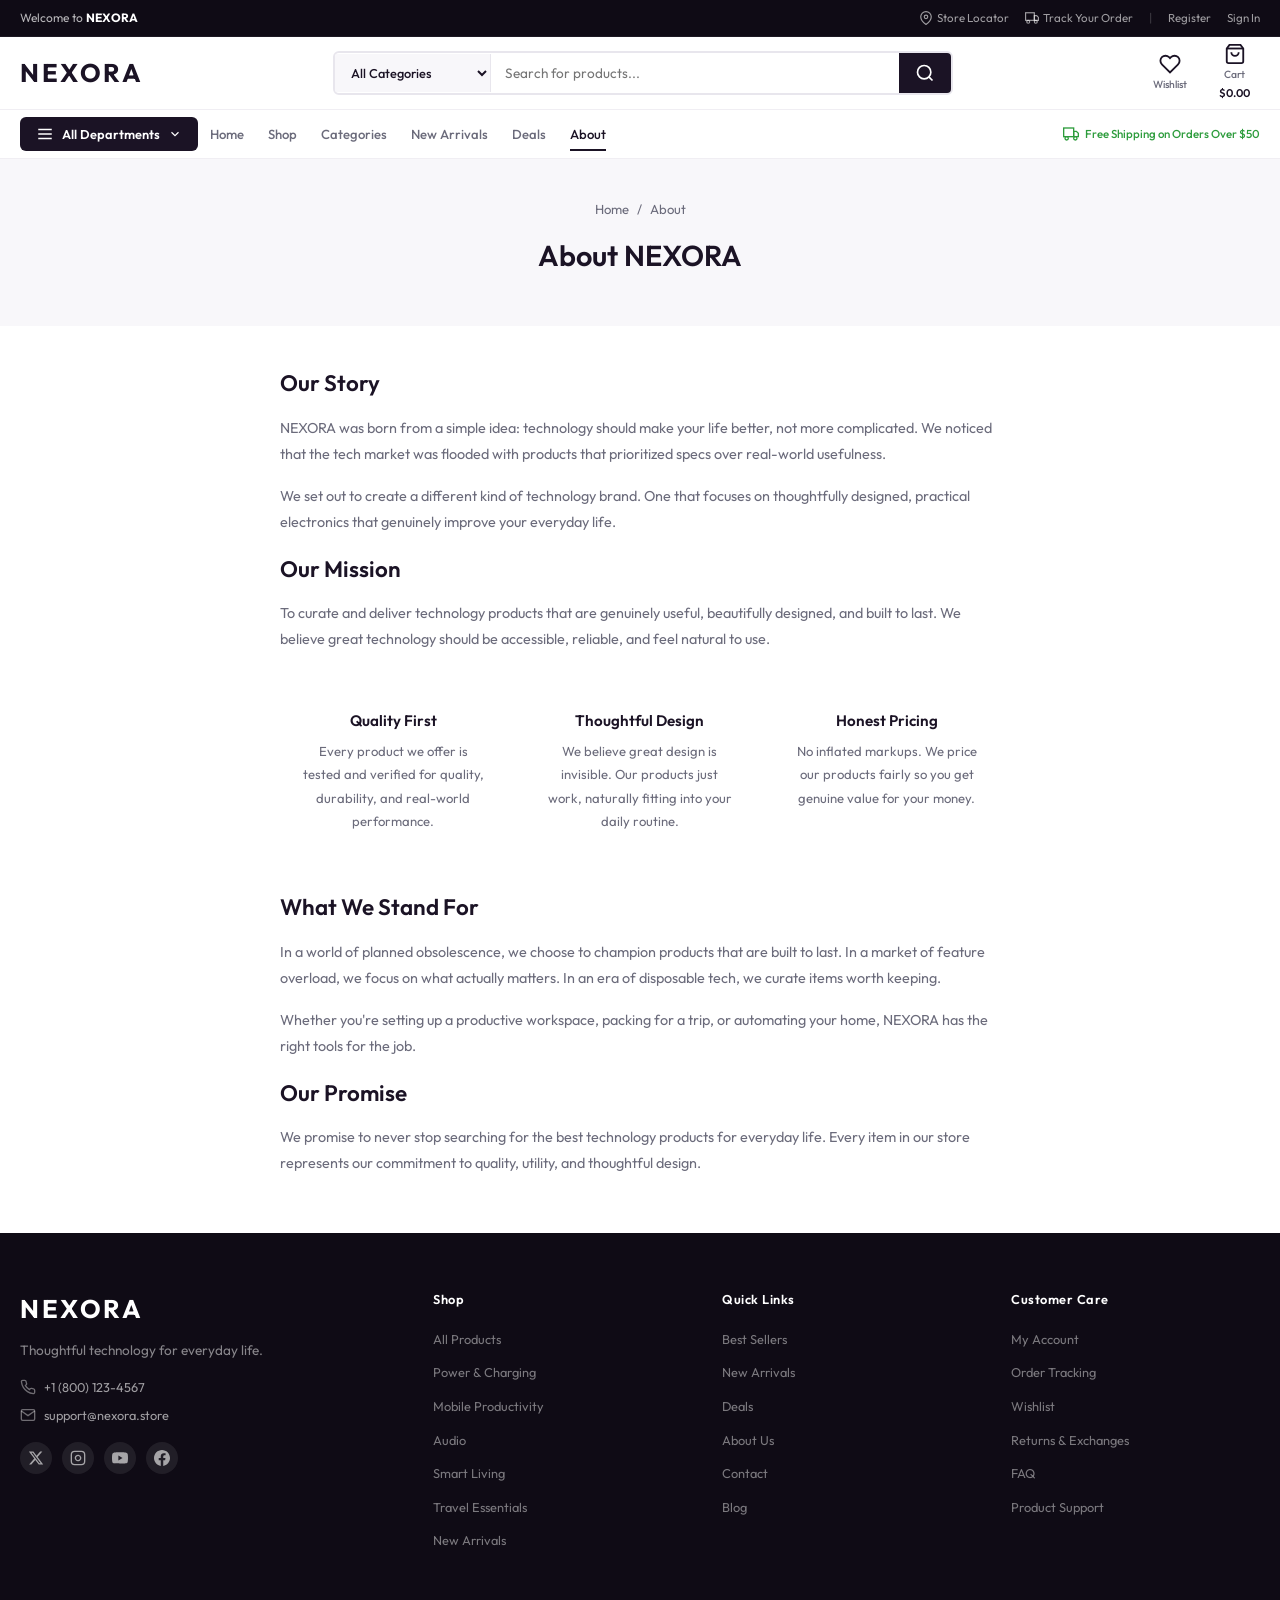
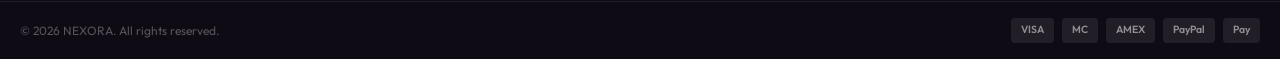
==== about.html @ 95f28b10 "First look(no backend)" ====
<!DOCTYPE html>
<html lang="en">
<head>
  <meta charset="UTF-8">
  <meta name="viewport" content="width=device-width, initial-scale=1.0">
  <meta name="description" content="About NEXORA - Our story, mission, and values.">
  <title>About - NEXORA</title>
  <link rel="stylesheet" href="css/style.css">
  <link rel="stylesheet" href="css/components.css">
  <link rel="stylesheet" href="css/responsive.css">
</head>
<body>
  <div class="header-wrapper"></div>

  <main class="page">
    <div class="page-header">
      <nav class="breadcrumb" aria-label="Breadcrumb">
        <a href="index.html">Home</a>
        <span aria-hidden="true">/</span>
        <span>About</span>
      </nav>
      <h1>About NEXORA</h1>
    </div>
    <div class="about-content">
      <h2>Our Story</h2>
      <p>NEXORA was born from a simple idea: technology should make your life better, not more complicated. We noticed that the tech market was flooded with products that prioritized specs over real-world usefulness.</p>
      <p>We set out to create a different kind of technology brand. One that focuses on thoughtfully designed, practical electronics that genuinely improve your everyday life.</p>

      <h2>Our Mission</h2>
      <p>To curate and deliver technology products that are genuinely useful, beautifully designed, and built to last. We believe great technology should be accessible, reliable, and feel natural to use.</p>

      <div class="about-values">
        <div class="about-value">
          <h3>Quality First</h3>
          <p>Every product we offer is tested and verified for quality, durability, and real-world performance.</p>
        </div>
        <div class="about-value">
          <h3>Thoughtful Design</h3>
          <p>We believe great design is invisible. Our products just work, naturally fitting into your daily routine.</p>
        </div>
        <div class="about-value">
          <h3>Honest Pricing</h3>
          <p>No inflated markups. We price our products fairly so you get genuine value for your money.</p>
        </div>
      </div>

      <h2>What We Stand For</h2>
      <p>In a world of planned obsolescence, we choose to champion products that are built to last. In a market of feature overload, we focus on what actually matters. In an era of disposable tech, we curate items worth keeping.</p>
      <p>Whether you're setting up a productive workspace, packing for a trip, or automating your home, NEXORA has the right tools for the job.</p>

      <h2>Our Promise</h2>
      <p>We promise to never stop searching for the best technology products for everyday life. Every item in our store represents our commitment to quality, utility, and thoughtful design.</p>
    </div>
  </main>

  <div class="footer-wrapper"></div>

  <script src="js/config.js"></script>
  <script src="js/data/categories.js"></script>
  <script src="js/data/products.js"></script>
  <script src="js/services/productService.js"></script>
  <script src="js/services/cartService.js"></script>
  <script src="js/services/wishlistService.js"></script>
  <script src="js/services/authService.js"></script>
  <script src="js/services/orderService.js"></script>
  <script src="js/components/toast.js"></script>
  <script src="js/components/modal.js"></script>
  <script src="js/components/productCard.js"></script>
  <script src="js/components/header.js"></script>
  <script src="js/app.js"></script>
  <script>
    document.addEventListener("DOMContentLoaded", () => {
      initHeader();
      APP.init();
    });
  </script>
</body>
</html>
---- css/style.css ----
@import url('https://fonts.googleapis.com/css2?family=Outfit:wght@300;400;500;600;700&display=swap');

*, *::before, *::after {
  margin: 0;
  padding: 0;
  box-sizing: border-box;
}

:root {
  --primary: #1B1325;
  --deep-dark: #0F0B15;
  --bg: #FFFFFF;
  --bg-alt: #F8F7FA;
  --text: #1B1325;
  --text-muted: #6B6B7B;
  --text-light: #9999A8;
  --border: #E8E6ED;
  --border-light: #F0EEF3;
  --accent: #1B1325;
  --success: #2D9C3C;
  --error: #D94040;
  --warning: #E6A817;
  --radius: 10px;
  --radius-sm: 6px;
  --radius-lg: 14px;
  --shadow: 0 1px 3px rgba(0,0,0,0.06);
  --shadow-md: 0 4px 16px rgba(0,0,0,0.08);
  --shadow-lg: 0 8px 32px rgba(0,0,0,0.1);
  --transition: 0.2s ease;
  --max-width: 1400px;
}

html {
  font-size: 16px;
  scroll-behavior: smooth;
  -webkit-text-size-adjust: 100%;
}

body {
  font-family: 'Outfit', 'Inter', system-ui, -apple-system, sans-serif;
  color: var(--text);
  background: var(--bg);
  line-height: 1.6;
  overflow-x: hidden;
  -webkit-font-smoothing: antialiased;
  -moz-osx-font-smoothing: grayscale;
}

body.modal-open {
  overflow: hidden;
}

img {
  max-width: 100%;
  height: auto;
  display: block;
}

a {
  text-decoration: none;
  color: inherit;
  transition: color var(--transition);
}

ul, ol {
  list-style: none;
}

button {
  cursor: pointer;
  border: none;
  background: none;
  font-family: inherit;
  font-size: inherit;
  color: inherit;
}

input, textarea, select {
  font-family: inherit;
  font-size: inherit;
  color: inherit;
}

.container {
  width: 100%;
  max-width: var(--max-width);
  margin: 0 auto;
  padding: 0 20px;
}

/* ==============================
   UTILITY BAR (Level 1)
   ============================== */
.utility-bar {
  background: var(--deep-dark);
  color: rgba(255,255,255,0.7);
  font-size: 0.75rem;
  border-bottom: 1px solid rgba(255,255,255,0.06);
}

.utility-bar-inner {
  display: flex;
  align-items: center;
  justify-content: space-between;
  height: 36px;
}

.utility-welcome {
  font-size: 0.75rem;
}

.utility-welcome strong {
  color: #fff;
}

.utility-links {
  display: flex;
  align-items: center;
  gap: 16px;
}

.utility-link {
  display: flex;
  align-items: center;
  gap: 4px;
  color: rgba(255,255,255,0.6);
  font-size: 0.72rem;
  transition: color var(--transition);
}

.utility-link:hover {
  color: #fff;
}

.utility-sep {
  color: rgba(255,255,255,0.2);
}

/* ==============================
   HEADER (Level 2)
   ============================== */
.header {
  position: sticky;
  top: 0;
  z-index: 1000;
  background: rgba(255,255,255,0.97);
  backdrop-filter: blur(12px);
  border-bottom: 1px solid var(--border-light);
}

.header-inner {
  display: flex;
  align-items: center;
  justify-content: space-between;
  height: 72px;
  gap: 24px;
}

.logo {
  display: flex;
  align-items: center;
  flex-shrink: 0;
}

.logo-text {
  font-size: 1.6rem;
  font-weight: 700;
  letter-spacing: 2.5px;
  color: var(--primary);
}

.header-search {
  flex: 1;
  max-width: 620px;
  display: flex;
  align-items: center;
  border: 2px solid var(--border);
  border-radius: var(--radius-sm);
  overflow: hidden;
  transition: border-color var(--transition);
}

.header-search:focus-within {
  border-color: var(--primary);
}

.search-category-select {
  padding: 10px 12px;
  border: none;
  border-right: 1px solid var(--border);
  background: var(--bg-alt);
  font-size: 0.8rem;
  font-weight: 500;
  color: var(--text);
  outline: none;
  cursor: pointer;
  max-width: 160px;
  appearance: auto;
}

.header-search-input {
  flex: 1;
  border: none;
  outline: none;
  padding: 10px 14px;
  font-size: 0.85rem;
  background: transparent;
  min-width: 0;
}

.header-search-btn {
  padding: 10px 16px;
  background: var(--primary);
  color: #fff;
  border: none;
  display: flex;
  align-items: center;
  justify-content: center;
  cursor: pointer;
  transition: background var(--transition);
}

.header-search-btn:hover {
  background: #2a1d36;
}

.header-actions {
  display: flex;
  align-items: center;
  gap: 12px;
  flex-shrink: 0;
}

.header-action-link {
  position: relative;
  display: flex;
  flex-direction: column;
  align-items: center;
  gap: 2px;
  padding: 6px 10px;
  border-radius: var(--radius-sm);
  transition: background var(--transition);
  text-decoration: none;
}

.header-action-link:hover {
  background: var(--bg-alt);
}

.header-action-label {
  font-size: 0.65rem;
  font-weight: 500;
  color: var(--text-muted);
}

.header-cart-total {
  font-size: 0.7rem;
  font-weight: 600;
  color: var(--primary);
}

.badge {
  position: absolute;
  top: 2px;
  right: 4px;
  min-width: 16px;
  height: 16px;
  background: var(--primary);
  color: #fff;
  border-radius: 8px;
  font-size: 0.6rem;
  font-weight: 600;
  display: flex;
  align-items: center;
  justify-content: center;
  padding: 0 4px;
}

/* Search Results Dropdown */
.search-results-dropdown {
  position: absolute;
  top: 100%;
  left: 50%;
  transform: translateX(-50%);
  width: 100%;
  max-width: 620px;
  background: #fff;
  border: 1px solid var(--border);
  border-radius: 0 0 var(--radius-sm) var(--radius-sm);
  box-shadow: var(--shadow-lg);
  max-height: 400px;
  overflow-y: auto;
  display: none;
  z-index: 1001;
}

.search-results-dropdown.active {
  display: block;
}

.search-dd-item {
  display: flex;
  align-items: center;
  gap: 12px;
  padding: 10px 16px;
  transition: background var(--transition);
}

.search-dd-item:hover {
  background: var(--bg-alt);
}

.search-dd-img {
  width: 40px;
  height: 40px;
  object-fit: contain;
  border-radius: var(--radius-sm);
  background: var(--bg-alt);
  padding: 4px;
}

.search-dd-info {
  flex: 1;
  min-width: 0;
}

.search-dd-name {
  display: block;
  font-size: 0.85rem;
  font-weight: 500;
  white-space: nowrap;
  overflow: hidden;
  text-overflow: ellipsis;
}

.search-dd-cat {
  font-size: 0.7rem;
  color: var(--text-light);
}

.search-dd-price {
  font-weight: 600;
  font-size: 0.85rem;
  color: var(--primary);
  white-space: nowrap;
}

.search-dd-viewall {
  display: block;
  text-align: center;
  padding: 10px;
  font-size: 0.8rem;
  font-weight: 500;
  color: var(--primary);
  border-top: 1px solid var(--border-light);
}

.search-dd-viewall:hover {
  background: var(--bg-alt);
}

.search-dd-empty {
  padding: 20px;
  text-align: center;
  color: var(--text-muted);
  font-size: 0.85rem;
}

/* ==============================
   NAV BAR (Level 3)
   ============================== */
.nav-bar {
  background: #fff;
  border-bottom: 1px solid var(--border-light);
}

.nav-bar-inner {
  display: flex;
  align-items: center;
  height: 48px;
  gap: 4px;
}

.dept-dropdown-wrap {
  position: relative;
  margin-right: 8px;
  flex-shrink: 0;
}

.dept-trigger {
  display: flex;
  align-items: center;
  gap: 8px;
  padding: 8px 16px;
  background: var(--primary);
  color: #fff;
  border-radius: var(--radius-sm);
  font-size: 0.8rem;
  font-weight: 600;
  white-space: nowrap;
  cursor: pointer;
  transition: background var(--transition);
}

.dept-trigger:hover {
  background: #2a1d36;
}

.dept-menu {
  position: absolute;
  top: calc(100% + 6px);
  left: 0;
  width: 260px;
  background: #fff;
  border: 1px solid var(--border);
  border-radius: var(--radius);
  box-shadow: var(--shadow-lg);
  z-index: 1100;
  display: none;
  overflow: hidden;
}

.dept-menu.active {
  display: block;
}

.dept-menu-item {
  display: flex;
  align-items: center;
  gap: 10px;
  padding: 10px 16px;
  font-size: 0.82rem;
  font-weight: 500;
  color: var(--text);
  transition: background var(--transition);
}

.dept-menu-item:hover {
  background: var(--bg-alt);
  color: var(--primary);
}

.dept-menu-item span {
  flex: 1;
}

.dept-menu-item svg:last-child {
  color: var(--text-light);
  flex-shrink: 0;
}

.dept-menu-item.dept-all {
  border-bottom: 1px solid var(--border-light);
  font-weight: 600;
  color: var(--primary);
}

.dept-menu-icon {
  width: 32px;
  height: 32px;
  background: var(--bg-alt);
  border-radius: 50%;
  display: flex;
  align-items: center;
  justify-content: center;
  overflow: hidden;
  padding: 4px;
  flex-shrink: 0;
}

.dept-menu-icon img {
  width: 100%;
  height: 100%;
  object-fit: contain;
}

.main-nav {
  display: flex;
  align-items: center;
  gap: 24px;
  flex: 1;
}

.nav-link {
  font-size: 0.82rem;
  font-weight: 500;
  color: var(--text-muted);
  padding: 4px 0;
  position: relative;
  transition: color var(--transition);
  white-space: nowrap;
}

.nav-link:hover,
.nav-link.active {
  color: var(--primary);
}

.nav-link::after {
  content: '';
  position: absolute;
  bottom: -2px;
  left: 0;
  width: 0;
  height: 2px;
  background: var(--primary);
  transition: width var(--transition);
}

.nav-link:hover::after,
.nav-link.active::after {
  width: 100%;
}

.nav-shipping-msg {
  display: flex;
  align-items: center;
  gap: 6px;
  margin-left: auto;
  font-size: 0.72rem;
  font-weight: 500;
  color: var(--success);
  white-space: nowrap;
  flex-shrink: 0;
}

/* ==============================
   HERO SECTION
   ============================== */
.hero-section {
  background: var(--bg-alt);
  padding: 16px 0 0;
}

.hero-layout {
  display: grid;
  grid-template-columns: 220px 1fr;
  gap: 16px;
  min-height: 400px;
}

.hero-sidebar {
  background: #fff;
  border-radius: var(--radius) 0 0 var(--radius);
  border: 1px solid var(--border-light);
  border-right: none;
  overflow: hidden;
}

.dept-sidebar-item {
  display: flex;
  align-items: center;
  gap: 10px;
  padding: 10px 14px;
  font-size: 0.8rem;
  font-weight: 500;
  color: var(--text);
  transition: all var(--transition);
  border-left: 3px solid transparent;
}

.dept-sidebar-item:hover,
.dept-sidebar-item.active {
  background: var(--bg-alt);
  color: var(--primary);
  border-left-color: var(--primary);
}

.dept-sidebar-icon {
  display: flex;
  align-items: center;
  justify-content: center;
  color: var(--text-muted);
  flex-shrink: 0;
}

.dept-sidebar-item:hover .dept-sidebar-icon,
.dept-sidebar-item.active .dept-sidebar-icon {
  color: var(--primary);
}

.dept-sidebar-name {
  flex: 1;
  min-width: 0;
}

.dept-sidebar-item svg:last-child {
  color: var(--text-light);
  flex-shrink: 0;
}

.hero-main {
  background: linear-gradient(135deg, #1B1325 0%, #2a1d36 50%, #1B1325 100%);
  border-radius: 0 var(--radius) var(--radius) 0;
  position: relative;
  overflow: hidden;
}

.hero-banner {
  position: relative;
  min-height: 384px;
}

.hero-slide {
  display: none;
  align-items: center;
  padding: 40px 48px;
  min-height: 384px;
}

.hero-slide.active {
  display: flex;
}

.hero-slide-content {
  flex: 1;
  z-index: 2;
}

.hero-slide-eyebrow {
  font-size: 0.72rem;
  font-weight: 600;
  letter-spacing: 3px;
  text-transform: uppercase;
  color: rgba(255,255,255,0.5);
  margin-bottom: 12px;
}

.hero-slide-title {
  font-size: 2.4rem;
  font-weight: 700;
  color: #fff;
  line-height: 1.15;
  margin-bottom: 12px;
}

.hero-accent {
  color: #c4a8ff;
}

.hero-slide-desc {
  font-size: 0.9rem;
  color: rgba(255,255,255,0.6);
  line-height: 1.6;
  margin-bottom: 12px;
  max-width: 400px;
}

.hero-slide-price {
  font-size: 1.1rem;
  color: rgba(255,255,255,0.8);
  margin-bottom: 20px;
}

.hero-slide-price strong {
  font-size: 1.5rem;
  color: #fff;
}

.hero-slide-content .btn {
  background: #fff;
  color: var(--primary);
  border-color: #fff;
}

.hero-slide-content .btn:hover {
  background: rgba(255,255,255,0.9);
  border-color: rgba(255,255,255,0.9);
}

.hero-slide-visual {
  flex: 0 0 300px;
  display: flex;
  align-items: center;
  justify-content: center;
  z-index: 2;
}

.hero-slide-visual img {
  max-height: 260px;
  object-fit: contain;
  filter: drop-shadow(0 20px 40px rgba(0,0,0,0.3));
}

.hero-dots {
  position: absolute;
  bottom: 16px;
  left: 50%;
  transform: translateX(-50%);
  display: flex;
  gap: 8px;
  z-index: 5;
}

.hero-dot {
  width: 8px;
  height: 8px;
  border-radius: 50%;
  background: rgba(255,255,255,0.3);
  border: none;
  cursor: pointer;
  transition: all var(--transition);
}

.hero-dot.active {
  background: #fff;
  width: 24px;
  border-radius: 4px;
}

/* ==============================
   PROMO CARDS
   ============================== */
.promo-cards-section {
  padding: 24px 0;
}

.promo-cards-grid {
  display: grid;
  grid-template-columns: repeat(4, 1fr);
  gap: 16px;
}

.promo-card {
  display: flex;
  align-items: center;
  justify-content: space-between;
  background: var(--bg-alt);
  border-radius: var(--radius);
  padding: 20px;
  gap: 12px;
  transition: all var(--transition);
  border: 1px solid transparent;
  text-decoration: none;
}

.promo-card:hover {
  border-color: var(--primary);
  box-shadow: var(--shadow-md);
  transform: translateY(-2px);
}

.promo-card-text {
  flex: 1;
  min-width: 0;
}

.promo-card-eyebrow {
  font-size: 0.6rem;
  font-weight: 700;
  letter-spacing: 1.5px;
  text-transform: uppercase;
  color: var(--primary);
  margin-bottom: 4px;
}

.promo-card-title {
  font-size: 0.9rem;
  font-weight: 600;
  color: var(--text);
  margin-bottom: 4px;
}

.promo-card-desc {
  font-size: 0.72rem;
  color: var(--text-muted);
  margin-bottom: 8px;
}

.promo-card-cta {
  font-size: 0.75rem;
  font-weight: 600;
  color: var(--primary);
}

.promo-card:hover .promo-card-cta {
  text-decoration: underline;
}

.promo-card-img {
  width: 72px;
  height: 72px;
  flex-shrink: 0;
  display: flex;
  align-items: center;
  justify-content: center;
  background: #fff;
  border-radius: var(--radius-sm);
  padding: 8px;
}

.promo-card-img img {
  width: 100%;
  height: 100%;
  object-fit: contain;
}

/* ==============================
   SECTION
   ============================== */
.section {
  padding: 48px 0;
}

.section-header {
  text-align: center;
  margin-bottom: 32px;
}

.section-label {
  font-size: 0.7rem;
  font-weight: 600;
  letter-spacing: 2px;
  text-transform: uppercase;
  color: var(--text-light);
  margin-bottom: 6px;
}

.section-title {
  font-size: 1.6rem;
  font-weight: 600;
  color: var(--primary);
  margin-bottom: 8px;
  line-height: 1.2;
}

.section-desc {
  font-size: 0.9rem;
  color: var(--text-muted);
  max-width: 500px;
  margin: 0 auto;
}

/* ==============================
   FEATURED LAYOUT
   ============================== */
.featured-layout {
  display: grid;
  grid-template-columns: 280px 1fr;
  gap: 24px;
}

.featured-tabs-header {
  display: flex;
  align-items: center;
  justify-content: space-between;
  margin-bottom: 20px;
}

.featured-tabs {
  display: flex;
  gap: 0;
  border-bottom: 2px solid var(--border-light);
}

.featured-tab {
  padding: 10px 20px;
  font-size: 0.85rem;
  font-weight: 500;
  color: var(--text-muted);
  border-bottom: 2px solid transparent;
  margin-bottom: -2px;
  transition: all var(--transition);
  cursor: pointer;
}

.featured-tab.active,
.featured-tab:hover {
  color: var(--primary);
  border-bottom-color: var(--primary);
}

.featured-products-grid {
  display: grid;
  grid-template-columns: repeat(4, 1fr);
  gap: 16px;
}

/* ==============================
   SPECIAL OFFER PANEL
   ============================== */
.special-offer-card {
  background: var(--deep-dark);
  color: #fff;
  border-radius: var(--radius);
  padding: 20px;
  display: flex;
  flex-direction: column;
  gap: 12px;
}

.so-eyebrow {
  font-size: 0.7rem;
  font-weight: 600;
  letter-spacing: 2px;
  text-transform: uppercase;
  color: rgba(255,255,255,0.5);
}

.so-save-badge {
  display: inline-flex;
}

.so-save-amount {
  background: var(--error);
  color: #fff;
  padding: 4px 10px;
  border-radius: var(--radius-sm);
  font-size: 0.75rem;
  font-weight: 600;
  display: inline-block;
}

.so-image {
  background: rgba(255,255,255,0.05);
  border-radius: var(--radius-sm);
  display: flex;
  align-items: center;
  justify-content: center;
  padding: 16px;
  aspect-ratio: 1;
}

.so-image img {
  max-height: 140px;
  object-fit: contain;
}

.so-name {
  font-size: 0.9rem;
  font-weight: 600;
  line-height: 1.3;
}

.so-prices {
  display: flex;
  align-items: baseline;
  gap: 8px;
}

.so-price-current {
  font-size: 1.2rem;
  font-weight: 700;
}

.so-price-old {
  font-size: 0.85rem;
  color: rgba(255,255,255,0.4);
  text-decoration: line-through;
}

.so-stock {
  width: 100%;
}

.so-stock-info {
  display: flex;
  justify-content: space-between;
  font-size: 0.7rem;
  color: rgba(255,255,255,0.6);
  margin-bottom: 6px;
}

.so-progress-bar {
  width: 100%;
  height: 4px;
  background: rgba(255,255,255,0.1);
  border-radius: 2px;
  overflow: hidden;
}

.so-progress-fill {
  height: 100%;
  background: var(--error);
  border-radius: 2px;
  transition: width 0.6s ease;
}

.so-countdown p {
  font-size: 0.7rem;
  color: rgba(255,255,255,0.5);
  margin-bottom: 8px;
}

.countdown-timer {
  display: flex;
  align-items: center;
  gap: 4px;
}

.cd-block {
  display: flex;
  flex-direction: column;
  align-items: center;
  background: rgba(255,255,255,0.08);
  border-radius: var(--radius-sm);
  padding: 6px 8px;
  min-width: 42px;
}

.cd-num {
  font-size: 1rem;
  font-weight: 700;
  line-height: 1;
}

.cd-label {
  font-size: 0.55rem;
  color: rgba(255,255,255,0.4);
  margin-top: 2px;
}

.cd-sep {
  font-size: 1.1rem;
  font-weight: 700;
  color: rgba(255,255,255,0.4);
}

/* ==============================
   THREE COLUMN PRODUCTS
   ============================== */
.three-col-layout {
  display: grid;
  grid-template-columns: 1fr 1fr 1fr 280px;
  gap: 24px;
}

.product-list-col {
  min-width: 0;
}

.product-list-header {
  display: flex;
  align-items: center;
  justify-content: space-between;
  padding-bottom: 12px;
  border-bottom: 2px solid var(--primary);
  margin-bottom: 16px;
}

.product-list-header h3 {
  font-size: 0.9rem;
  font-weight: 600;
  color: var(--primary);
}

.product-list-more {
  font-size: 0.75rem;
  font-weight: 500;
  color: var(--text-muted);
}

.product-list-more:hover {
  color: var(--primary);
}

.product-list-items {
  display: flex;
  flex-direction: column;
  gap: 0;
}

/* Side Ad Banner */
.side-ad-banner {
  background: linear-gradient(135deg, #1B1325, #2a1d36);
  border-radius: var(--radius);
  padding: 24px;
  display: flex;
  flex-direction: column;
  justify-content: center;
  align-items: center;
  text-align: center;
  color: #fff;
  position: relative;
  overflow: hidden;
}

.ad-banner-eyebrow {
  font-size: 0.65rem;
  font-weight: 700;
  letter-spacing: 2px;
  text-transform: uppercase;
  color: rgba(255,255,255,0.5);
  margin-bottom: 8px;
}

.ad-banner-content h3 {
  font-size: 1.2rem;
  font-weight: 700;
  margin-bottom: 8px;
}

.ad-banner-content h3 strong {
  color: #c4a8ff;
}

.ad-banner-content p {
  font-size: 0.78rem;
  color: rgba(255,255,255,0.6);
  margin-bottom: 16px;
}

.ad-banner-visual {
  margin-top: 16px;
}

.ad-banner-visual img {
  max-height: 120px;
  object-fit: contain;
  filter: drop-shadow(0 10px 20px rgba(0,0,0,0.3));
}

/* ==============================
   SHOWCASE GRID (4-Column)
   ============================== */
.showcase-grid {
  display: grid;
  grid-template-columns: repeat(4, 1fr);
  gap: 24px;
}

.showcase-col {
  min-width: 0;
}

.showcase-col-header {
  display: flex;
  align-items: center;
  justify-content: space-between;
  padding-bottom: 12px;
  border-bottom: 2px solid var(--primary);
  margin-bottom: 16px;
}

.showcase-col-header h3 {
  font-size: 0.9rem;
  font-weight: 600;
  color: var(--primary);
}

.showcase-viewall {
  font-size: 0.75rem;
  font-weight: 500;
  color: var(--text-muted);
}

.showcase-viewall:hover {
  color: var(--primary);
}

.showcase-col-items {
  display: flex;
  flex-direction: column;
  gap: 0;
}

/* ==============================
   SHOWCASE AD BANNER
   ============================== */
.showcase-ad {
  background: linear-gradient(135deg, #1B1325, #2a1d36);
  border-radius: var(--radius);
  padding: 24px;
  display: flex;
  flex-direction: column;
  justify-content: center;
  align-items: center;
  text-align: center;
  color: #fff;
  position: relative;
  overflow: hidden;
}

.showcase-ad-eyebrow {
  font-size: 0.65rem;
  font-weight: 700;
  letter-spacing: 2px;
  text-transform: uppercase;
  color: rgba(255,255,255,0.5);
  margin-bottom: 8px;
}

.showcase-ad-title {
  font-size: 1.2rem;
  font-weight: 700;
  margin-bottom: 8px;
  line-height: 1.3;
}

.showcase-ad-title strong {
  color: #c4a8ff;
}

.showcase-ad-desc {
  font-size: 0.78rem;
  color: rgba(255,255,255,0.6);
  margin-bottom: 16px;
}

.showcase-ad-visual {
  margin-top: 16px;
}

.showcase-ad-visual img {
  max-height: 120px;
  object-fit: contain;
  filter: drop-shadow(0 10px 20px rgba(0,0,0,0.3));
}

/* Compact Product Row */
.compact-row {
  display: flex;
  gap: 10px;
  padding: 10px 0;
  border-bottom: 1px solid var(--border-light);
  transition: background var(--transition);
}

.compact-row:last-child {
  border-bottom: none;
}

.compact-row:hover {
  background: var(--bg-alt);
}

.compact-row-img {
  width: 56px;
  height: 56px;
  flex-shrink: 0;
  background: var(--bg-alt);
  border-radius: var(--radius-sm);
  overflow: hidden;
  display: flex;
  align-items: center;
  justify-content: center;
  padding: 4px;
}

.compact-row-img img {
  width: 100%;
  height: 100%;
  object-fit: contain;
}

.compact-row-info {
  flex: 1;
  min-width: 0;
}

.compact-row-cat {
  font-size: 0.6rem;
  font-weight: 500;
  color: var(--text-light);
  text-transform: uppercase;
  letter-spacing: 0.5px;
}

.compact-row-name {
  font-size: 0.78rem;
  font-weight: 500;
  line-height: 1.3;
  margin: 2px 0;
  white-space: nowrap;
  overflow: hidden;
  text-overflow: ellipsis;
}

.compact-row-name a {
  color: var(--text);
}

.compact-row-name a:hover {
  color: var(--primary);
}

.compact-row-rating {
  display: flex;
  align-items: center;
  gap: 4px;
  margin-bottom: 2px;
}

.stars-sm {
  display: flex;
  gap: 0;
}

.star-sm {
  font-size: 0.65rem;
  color: var(--border);
}

.star-sm.filled {
  color: #F59E0B;
}

.compact-row-price {
  display: flex;
  align-items: baseline;
  gap: 6px;
  flex-wrap: wrap;
}

.compact-discount {
  font-size: 0.65rem;
  font-weight: 600;
  color: var(--error);
  background: rgba(217,64,64,0.08);
  padding: 1px 5px;
  border-radius: 3px;
}

/* ==============================
   PRODUCT CARD (Standard)
   ============================== */
.products-grid {
  display: grid;
  grid-template-columns: repeat(4, 1fr);
  gap: 20px;
}

.product-card {
  background: #fff;
  border-radius: var(--radius);
  overflow: hidden;
  border: 1px solid var(--border-light);
  transition: all var(--transition);
  display: flex;
  flex-direction: column;
}

.product-card:hover {
  box-shadow: var(--shadow-md);
  border-color: transparent;
  transform: translateY(-2px);
}

.product-card-image {
  position: relative;
  background: var(--bg-alt);
  aspect-ratio: 1;
  overflow: hidden;
}

.product-card-img {
  width: 100%;
  height: 100%;
  object-fit: contain;
  padding: 16px;
  transition: transform 0.4s ease;
}

.product-card:hover .product-card-img {
  transform: scale(1.05);
}

.product-badge {
  position: absolute;
  top: 10px;
  left: 10px;
  background: var(--primary);
  color: #fff;
  padding: 3px 8px;
  border-radius: 3px;
  font-size: 0.65rem;
  font-weight: 600;
  letter-spacing: 0.5px;
  text-transform: uppercase;
}

.product-discount-badge {
  position: absolute;
  top: 10px;
  right: 10px;
  background: var(--error);
  color: #fff;
  padding: 3px 6px;
  border-radius: 3px;
  font-size: 0.65rem;
  font-weight: 600;
}

.product-card-actions {
  position: absolute;
  top: 10px;
  right: 10px;
  display: flex;
  flex-direction: column;
  gap: 6px;
  opacity: 0;
  transform: translateX(8px);
  transition: all 0.3s ease;
}

.product-card:hover .product-card-actions {
  opacity: 1;
  transform: translateX(0);
}

.product-action-btn {
  width: 32px;
  height: 32px;
  background: #fff;
  border-radius: 50%;
  display: flex;
  align-items: center;
  justify-content: center;
  box-shadow: var(--shadow-md);
  transition: all var(--transition);
  border: none;
  cursor: pointer;
}

.product-action-btn:hover {
  background: var(--primary);
  color: #fff;
}

.product-action-btn.active {
  background: var(--primary);
  color: #fff;
}

.product-action-btn.active svg {
  fill: #fff;
}

.product-card-info {
  padding: 14px;
  display: flex;
  flex-direction: column;
  flex: 1;
}

.product-card-category {
  font-size: 0.65rem;
  font-weight: 500;
  color: var(--text-light);
  text-transform: uppercase;
  letter-spacing: 0.5px;
  margin-bottom: 4px;
}

.product-card-name {
  font-size: 0.82rem;
  font-weight: 500;
  margin-bottom: 6px;
  line-height: 1.3;
  display: -webkit-box;
  -webkit-line-clamp: 2;
  -webkit-box-orient: vertical;
  overflow: hidden;
}

.product-card-name a {
  color: inherit;
}

.product-card-name a:hover {
  color: var(--primary);
}

.product-card-rating {
  display: flex;
  align-items: center;
  gap: 4px;
  margin-bottom: 6px;
}

.stars {
  display: flex;
  gap: 1px;
}

.star {
  color: var(--border);
  font-size: 0.75rem;
}

.star.filled {
  color: #F59E0B;
}

.rating-count {
  font-size: 0.7rem;
  color: var(--text-light);
}

.product-card-price {
  display: flex;
  align-items: baseline;
  gap: 8px;
  margin-bottom: 10px;
  margin-top: auto;
}

.price-current {
  font-size: 0.95rem;
  font-weight: 600;
  color: var(--primary);
}

.price-current.large {
  font-size: 1.3rem;
}

.price-compare {
  font-size: 0.8rem;
  color: var(--text-light);
  text-decoration: line-through;
}

.btn-add-to-cart {
  width: 100%;
  padding: 8px 12px;
  border: 1px solid var(--border);
  border-radius: var(--radius-sm);
  font-size: 0.75rem;
  font-weight: 500;
  background: #fff;
  color: var(--primary);
  cursor: pointer;
  transition: all var(--transition);
  display: inline-flex;
  align-items: center;
  justify-content: center;
  gap: 6px;
}

.btn-add-to-cart:hover {
  background: var(--primary);
  color: #fff;
  border-color: var(--primary);
}

/* ==============================
   NEWSLETTER STRIP
   ============================== */
.newsletter-strip {
  background: var(--bg-alt);
  border-top: 1px solid var(--border-light);
  border-bottom: 1px solid var(--border-light);
}

.newsletter-strip-inner {
  display: flex;
  align-items: center;
  justify-content: space-between;
  padding: 20px 0;
  gap: 24px;
}

.newsletter-strip-left {
  display: flex;
  align-items: center;
  gap: 14px;
  flex-shrink: 0;
}

.newsletter-strip-left svg {
  color: var(--primary);
  flex-shrink: 0;
}

.newsletter-strip-left h3 {
  font-size: 0.95rem;
  font-weight: 600;
  color: var(--primary);
  margin-bottom: 2px;
}

.newsletter-strip-left p {
  font-size: 0.78rem;
  color: var(--text-muted);
}

.newsletter-strip-form {
  display: flex;
  gap: 8px;
  flex: 1;
  max-width: 420px;
}

.newsletter-strip-form input {
  flex: 1;
  padding: 10px 14px;
  border: 1px solid var(--border);
  border-radius: var(--radius-sm);
  outline: none;
  font-size: 0.85rem;
  transition: border-color var(--transition);
}

.newsletter-strip-form input:focus {
  border-color: var(--primary);
}

.newsletter-success {
  display: none;
  text-align: center;
  padding: 12px 20px;
  color: var(--success);
  font-weight: 500;
  font-size: 0.85rem;
}

/* ==============================
   FOOTER
   ============================== */
.footer {
  background: var(--deep-dark);
  color: #fff;
  padding: 56px 0 0;
}

.footer-main {
  display: grid;
  grid-template-columns: 1.5fr 1fr 1fr 1fr;
  gap: 40px;
  padding-bottom: 40px;
}

.footer-logo .logo-text {
  color: #fff;
}

.footer-tagline {
  color: rgba(255,255,255,0.5);
  font-size: 0.85rem;
  margin-top: 10px;
  margin-bottom: 16px;
  line-height: 1.5;
}

.footer-contact {
  display: flex;
  flex-direction: column;
  gap: 8px;
  margin-bottom: 16px;
}

.footer-contact-item {
  display: flex;
  align-items: center;
  gap: 8px;
  font-size: 0.8rem;
  color: rgba(255,255,255,0.6);
}

.footer-contact-item svg {
  color: rgba(255,255,255,0.4);
  flex-shrink: 0;
}

.footer-social {
  display: flex;
  gap: 10px;
}

.social-link {
  width: 32px;
  height: 32px;
  border-radius: 50%;
  background: rgba(255,255,255,0.08);
  display: flex;
  align-items: center;
  justify-content: center;
  color: rgba(255,255,255,0.6);
  transition: all var(--transition);
}

.social-link:hover {
  background: rgba(255,255,255,0.15);
  color: #fff;
}

.footer-heading {
  font-size: 0.8rem;
  font-weight: 600;
  margin-bottom: 16px;
  letter-spacing: 0.5px;
  color: #fff;
}

.footer-links li {
  margin-bottom: 8px;
}

.footer-links a {
  color: rgba(255,255,255,0.45);
  font-size: 0.8rem;
  transition: color var(--transition);
}

.footer-links a:hover {
  color: #fff;
}

.footer-bottom {
  border-top: 1px solid rgba(255,255,255,0.08);
  padding: 16px 0;
}

.footer-bottom-inner {
  display: flex;
  align-items: center;
  justify-content: space-between;
}

.footer-bottom p {
  font-size: 0.75rem;
  color: rgba(255,255,255,0.3);
}

.footer-payments {
  display: flex;
  gap: 8px;
}

.payment-icon {
  background: rgba(255,255,255,0.08);
  color: rgba(255,255,255,0.5);
  padding: 4px 10px;
  border-radius: 4px;
  font-size: 0.65rem;
  font-weight: 600;
}

/* ==============================
   BUTTONS
   ============================== */
.btn {
  display: inline-flex;
  align-items: center;
  justify-content: center;
  gap: 8px;
  padding: 11px 24px;
  border-radius: var(--radius-sm);
  font-weight: 500;
  font-size: 0.85rem;
  transition: all var(--transition);
  white-space: nowrap;
  cursor: pointer;
  border: 1px solid transparent;
}

.btn-primary {
  background: var(--primary);
  color: #fff;
  border-color: var(--primary);
}

.btn-primary:hover {
  background: #2a1d36;
  border-color: #2a1d36;
}

.btn-outline {
  background: transparent;
  color: var(--primary);
  border-color: var(--border);
}

.btn-outline:hover {
  border-color: var(--primary);
  background: var(--bg-alt);
}

.btn-sm {
  padding: 8px 16px;
  font-size: 0.78rem;
}

.btn-full {
  width: 100%;
}

.btn-icon {
  padding: 10px;
  border-radius: var(--radius-sm);
}

.btn-icon:hover {
  background: var(--bg-alt);
}

/* ==============================
   QUANTITY CONTROL
   ============================== */
.quantity-control {
  display: flex;
  align-items: center;
  border: 1px solid var(--border);
  border-radius: var(--radius-sm);
  overflow: hidden;
}

.qty-btn {
  width: 34px;
  height: 34px;
  display: flex;
  align-items: center;
  justify-content: center;
  font-size: 0.9rem;
  color: var(--text-muted);
  transition: all var(--transition);
}

.qty-btn:hover {
  background: var(--bg-alt);
  color: var(--primary);
}

.qty-value {
  width: 36px;
  text-align: center;
  font-weight: 500;
  font-size: 0.85rem;
}

/* ==============================
   QUICKVIEW
   ============================== */
.quickview {
  display: grid;
  grid-template-columns: 1fr 1fr;
  gap: 0;
  min-width: 600px;
}

.quickview-image {
  position: relative;
  background: var(--bg-alt);
  display: flex;
  align-items: center;
  justify-content: center;
  overflow: hidden;
}

.quickview-img {
  width: 100%;
  height: 100%;
  object-fit: contain;
  padding: 24px;
}

.quickview-info {
  padding: 28px;
  display: flex;
  flex-direction: column;
  gap: 10px;
}

.quickview-name {
  font-size: 1.2rem;
  font-weight: 600;
  color: var(--primary);
}

.quickview-desc {
  font-size: 0.82rem;
  color: var(--text-muted);
  line-height: 1.6;
}

.quickview-actions {
  display: flex;
  align-items: center;
  gap: 10px;
  margin: 6px 0;
}

/* ==============================
   PAGE HEADERS
   ============================== */
.page {
  min-height: 80vh;
}

.page-header {
  background: var(--bg-alt);
  padding: 40px 0;
  text-align: center;
}

.page-header h1 {
  font-size: 1.8rem;
  font-weight: 600;
  color: var(--primary);
  margin-bottom: 8px;
}

.breadcrumb {
  display: flex;
  align-items: center;
  justify-content: center;
  gap: 8px;
  font-size: 0.82rem;
  color: var(--text-muted);
  margin-bottom: 12px;
}

.breadcrumb a {
  color: var(--text-muted);
}

.breadcrumb a:hover {
  color: var(--primary);
}

/* ==============================
   MOBILE MENU
   ============================== */
.mobile-menu-btn {
  display: none;
  flex-direction: column;
  justify-content: center;
  align-items: center;
  gap: 5px;
  width: 44px;
  height: 44px;
  padding: 10px;
  flex-shrink: 0;
}

.hamburger-line {
  width: 22px;
  height: 2px;
  background: var(--primary);
  border-radius: 2px;
  transition: all 0.3s ease;
}

.mobile-menu {
  display: none;
}

.mobile-menu-overlay,
.mobile-drawer,
.mobile-drawer-header,
.mobile-drawer-body,
.mobile-drawer-nav,
.mobile-drawer-link,
.mobile-drawer-sep,
.mobile-drawer-cats,
.mobile-drawer-cat,
.mobile-drawer-cat-btn,
.mobile-drawer-chevron,
.mobile-drawer-sub,
.mobile-drawer-sub-link,
.mobile-drawer-footer,
.mobile-drawer-wave,
.mobile-drawer-dots,
.mobile-drawer-dot,
.mobile-drawer-footer-links,
.mobile-drawer-footer-link,
.mobile-drawer-close {
  display: none;
}

.mobile-search-link {
  display: none;
}

/* ==============================
   SCROLL TO TOP
   ============================== */
.scroll-top {
  position: fixed;
  bottom: 28px;
  right: 28px;
  width: 42px;
  height: 42px;
  background: var(--primary);
  color: #fff;
  border-radius: 50%;
  display: flex;
  align-items: center;
  justify-content: center;
  box-shadow: var(--shadow-md);
  opacity: 0;
  transform: translateY(16px);
  transition: all 0.3s ease;
  pointer-events: none;
  z-index: 999;
}

.scroll-top.visible {
  opacity: 1;
  transform: translateY(0);
  pointer-events: all;
}

.scroll-top:hover {
  background: #2a1d36;
}

/* ==============================
   TOAST
   ============================== */
.toast {
  position: fixed;
  bottom: 28px;
  left: 50%;
  transform: translateX(-50%) translateY(20px);
  padding: 10px 22px;
  border-radius: var(--radius-sm);
  font-size: 0.82rem;
  font-weight: 500;
  display: flex;
  align-items: center;
  gap: 8px;
  z-index: 3000;
  opacity: 0;
  transition: all 0.3s ease;
  box-shadow: var(--shadow-lg);
}

.toast-show {
  opacity: 1;
  transform: translateX(-50%) translateY(0);
}

.toast-success {
  background: var(--primary);
  color: #fff;
}

.toast-error {
  background: var(--error);
  color: #fff;
}

.toast-info {
  background: #333;
  color: #fff;
}

/* ==============================
   MODAL
   ============================== */
.modal-overlay {
  position: fixed;
  top: 0;
  left: 0;
  width: 100%;
  height: 100%;
  background: rgba(0,0,0,0.5);
  display: flex;
  align-items: center;
  justify-content: center;
  z-index: 2500;
  padding: 24px;
  opacity: 1;
  transition: opacity 0.2s ease;
}

.modal-overlay.modal-closing {
  opacity: 0;
}

.modal {
  background: #fff;
  border-radius: var(--radius-lg);
  max-width: 800px;
  width: 100%;
  max-height: 90vh;
  overflow-y: auto;
  position: relative;
  animation: modalIn 0.3s ease;
}

@keyframes modalIn {
  from { transform: scale(0.95); opacity: 0; }
  to { transform: scale(1); opacity: 1; }
}

.modal-close {
  position: absolute;
  top: 14px;
  right: 14px;
  width: 30px;
  height: 30px;
  display: flex;
  align-items: center;
  justify-content: center;
  font-size: 1.4rem;
  color: var(--text-muted);
  border-radius: 50%;
  z-index: 1;
  transition: all var(--transition);
}

.modal-close:hover {
  background: var(--bg-alt);
  color: var(--primary);
}

/* ==============================
   EMPTY STATE
   ============================== */
.empty-state {
  text-align: center;
  padding: 64px 20px;
}

.empty-state-icon {
  margin-bottom: 20px;
  color: var(--text-light);
}

.empty-state h2 {
  font-size: 1.2rem;
  font-weight: 600;
  margin-bottom: 6px;
  color: var(--primary);
}

.empty-state p {
  color: var(--text-muted);
  margin-bottom: 20px;
}

/* ==============================
   FORM
   ============================== */
.form-group {
  margin-bottom: 16px;
}

.form-group label {
  display: block;
  font-size: 0.82rem;
  font-weight: 500;
  margin-bottom: 4px;
  color: var(--text);
}

.form-control {
  width: 100%;
  padding: 10px 14px;
  border: 1px solid var(--border);
  border-radius: var(--radius-sm);
  outline: none;
  transition: border-color var(--transition);
  font-size: 0.85rem;
}

.form-control:focus {
  border-color: var(--primary);
}

textarea.form-control {
  resize: vertical;
  min-height: 100px;
}

/* ==============================
   PROMO POPUP
   ============================== */
.promo-popup-overlay {
  position: fixed;
  top: 0;
  left: 0;
  width: 100%;
  height: 100%;
  background: rgba(0,0,0,0.55);
  z-index: 5000;
  display: flex;
  align-items: center;
  justify-content: center;
  padding: 24px;
  opacity: 0;
  transition: opacity 0.3s ease;
  pointer-events: none;
}

.promo-popup-overlay.active {
  opacity: 1;
  pointer-events: all;
}

.promo-popup {
  background: #fff;
  border-radius: var(--radius-lg);
  max-width: 680px;
  width: 100%;
  position: relative;
  overflow: hidden;
  box-shadow: var(--shadow-lg);
  animation: modalIn 0.3s ease;
}

.promo-popup-close {
  position: absolute;
  top: 14px;
  right: 14px;
  width: 30px;
  height: 30px;
  display: flex;
  align-items: center;
  justify-content: center;
  font-size: 1.4rem;
  color: var(--text-muted);
  border-radius: 50%;
  z-index: 1;
  background: rgba(255,255,255,0.8);
  transition: all var(--transition);
}

.promo-popup-close:hover {
  background: #fff;
  color: var(--primary);
}

.promo-popup-content {
  display: grid;
  grid-template-columns: 1.2fr 1fr;
  min-height: 340px;
}

.promo-popup-text {
  padding: 36px 28px;
  display: flex;
  flex-direction: column;
  justify-content: center;
  gap: 10px;
}

.promo-popup-label {
  font-size: 0.7rem;
  font-weight: 700;
  letter-spacing: 2px;
  text-transform: uppercase;
  color: var(--error);
}

.promo-popup-title {
  font-size: 1.6rem;
  font-weight: 700;
  color: var(--primary);
  line-height: 1.2;
}

.promo-popup-desc {
  font-size: 0.85rem;
  color: var(--text-muted);
  line-height: 1.5;
}

.promo-popup-form {
  display: flex;
  gap: 8px;
  margin-top: 4px;
}

.promo-popup-form input {
  flex: 1;
  padding: 10px 14px;
  border: 1px solid var(--border);
  border-radius: var(--radius-sm);
  outline: none;
  font-size: 0.85rem;
}

.promo-popup-form input:focus {
  border-color: var(--primary);
}

.popup-dontshow {
  display: flex;
  align-items: center;
  gap: 6px;
  font-size: 0.75rem;
  color: var(--text-muted);
  cursor: pointer;
  margin-top: 4px;
}

.popup-dontshow input {
  accent-color: var(--primary);
}

.promo-popup-image {
  background: var(--bg-alt);
  display: flex;
  align-items: center;
  justify-content: center;
  padding: 28px;
  overflow: hidden;
}

.promo-popup-image img {
  width: 100%;
  max-width: 200px;
  object-fit: contain;
}

/* ==============================
   UTILITIES
   ============================== */
.mt-24 { margin-top: 24px; }
---- css/components.css ----
/* Shop Page */
.shop-layout {
  display: grid;
  grid-template-columns: 240px 1fr;
  gap: 28px;
  padding: 24px 0;
}

.shop-sidebar {
  position: sticky;
  top: 160px;
  align-self: start;
}

.filter-group {
  margin-bottom: 24px;
}

.filter-group h3 {
  font-size: 0.82rem;
  font-weight: 600;
  margin-bottom: 10px;
  color: var(--primary);
}

.filter-option {
  display: flex;
  align-items: center;
  gap: 8px;
  padding: 5px 0;
  cursor: pointer;
  font-size: 0.82rem;
  color: var(--text-muted);
}

.filter-option:hover {
  color: var(--primary);
}

.filter-option input[type="checkbox"],
.filter-option input[type="radio"] {
  accent-color: var(--primary);
  width: 15px;
  height: 15px;
}

.shop-toolbar {
  display: flex;
  align-items: center;
  justify-content: space-between;
  padding: 12px 0;
  margin-bottom: 12px;
  border-bottom: 1px solid var(--border-light);
}

.shop-result-count {
  font-size: 0.82rem;
  color: var(--text-muted);
}

.shop-sort select {
  padding: 7px 28px 7px 10px;
  border: 1px solid var(--border);
  border-radius: var(--radius-sm);
  font-size: 0.82rem;
  background: #fff;
  color: var(--primary);
  outline: none;
  cursor: pointer;
  appearance: auto;
}

.shop-sort select:focus {
  border-color: var(--primary);
}

.price-range-inputs {
  display: flex;
  gap: 6px;
  align-items: center;
}

.price-range-inputs input {
  width: 72px;
  padding: 7px;
  border: 1px solid var(--border);
  border-radius: var(--radius-sm);
  font-size: 0.82rem;
  outline: none;
}

.price-range-inputs input:focus {
  border-color: var(--primary);
}

.price-range-inputs span {
  color: var(--text-light);
}

/* Product Detail */
.product-detail {
  padding: 28px 0 56px;
}

.product-detail-grid {
  display: grid;
  grid-template-columns: 1fr 1fr;
  gap: 40px;
  margin-bottom: 56px;
}

.product-gallery {
  position: sticky;
  top: 180px;
  align-self: start;
}

.product-main-image {
  width: 100%;
  aspect-ratio: 1;
  background: var(--bg-alt);
  border-radius: var(--radius);
  display: flex;
  align-items: center;
  justify-content: center;
  color: var(--text-light);
  overflow: hidden;
}

.product-thumbnails {
  display: flex;
  gap: 8px;
  margin-top: 10px;
}

.product-thumb {
  width: 56px;
  height: 56px;
  background: var(--bg-alt);
  border-radius: var(--radius-sm);
  display: flex;
  align-items: center;
  justify-content: center;
  border: 2px solid transparent;
  cursor: pointer;
  transition: border-color var(--transition);
}

.product-thumb.active,
.product-thumb:hover {
  border-color: var(--primary);
}

.product-info {
  display: flex;
  flex-direction: column;
  gap: 14px;
}

.product-info-category {
  font-size: 0.72rem;
  font-weight: 500;
  color: var(--text-light);
  text-transform: uppercase;
  letter-spacing: 1px;
}

.product-info h1 {
  font-size: 1.6rem;
  font-weight: 600;
  color: var(--primary);
  line-height: 1.2;
}

.product-info-rating {
  display: flex;
  align-items: center;
  gap: 8px;
}

.product-info-price {
  display: flex;
  align-items: baseline;
  gap: 10px;
  padding: 14px 0;
  border-top: 1px solid var(--border-light);
  border-bottom: 1px solid var(--border-light);
}

.product-info-price .price-current {
  font-size: 1.4rem;
}

.product-info-desc {
  font-size: 0.88rem;
  color: var(--text-muted);
  line-height: 1.7;
}

.product-info-features {
  margin: 6px 0;
}

.product-info-features h3 {
  font-size: 0.82rem;
  font-weight: 600;
  margin-bottom: 6px;
}

.product-info-features ul {
  padding-left: 18px;
}

.product-info-features li {
  font-size: 0.82rem;
  color: var(--text-muted);
  margin-bottom: 4px;
  line-height: 1.5;
  list-style: disc;
}

.product-actions {
  display: flex;
  gap: 10px;
  align-items: center;
  margin-top: 6px;
}

.product-actions .quantity-control {
  flex-shrink: 0;
}

.stock-info {
  font-size: 0.78rem;
  color: var(--success);
  font-weight: 500;
}

.stock-info.low {
  color: var(--warning);
}

/* Tabs */
.product-tabs {
  margin-top: 40px;
}

.tabs-nav {
  display: flex;
  gap: 0;
  border-bottom: 1px solid var(--border);
  margin-bottom: 20px;
}

.tab-btn {
  padding: 10px 20px;
  font-size: 0.85rem;
  font-weight: 500;
  color: var(--text-muted);
  border-bottom: 2px solid transparent;
  transition: all var(--transition);
  cursor: pointer;
}

.tab-btn.active,
.tab-btn:hover {
  color: var(--primary);
  border-bottom-color: var(--primary);
}

.tab-content {
  display: none;
}

.tab-content.active {
  display: block;
}

.specs-table {
  width: 100%;
  border-collapse: collapse;
}

.specs-table tr {
  border-bottom: 1px solid var(--border-light);
}

.specs-table td {
  padding: 10px 0;
  font-size: 0.82rem;
}

.specs-table td:first-child {
  font-weight: 500;
  color: var(--primary);
  width: 180px;
}

.specs-table td:last-child {
  color: var(--text-muted);
}

.shipping-info,
.return-info {
  display: flex;
  flex-direction: column;
  gap: 14px;
}

.shipping-item,
.return-item {
  display: flex;
  gap: 10px;
  align-items: flex-start;
}

.shipping-icon,
.return-icon {
  width: 36px;
  height: 36px;
  background: var(--bg-alt);
  border-radius: 50%;
  display: flex;
  align-items: center;
  justify-content: center;
  flex-shrink: 0;
  color: var(--primary);
}

.shipping-text h4,
.return-text h4 {
  font-size: 0.82rem;
  font-weight: 600;
  margin-bottom: 2px;
}

.shipping-text p,
.return-text p {
  font-size: 0.78rem;
  color: var(--text-muted);
}

/* Cart Page */
.cart-layout {
  padding: 28px 0 56px;
}

.cart-empty {
  text-align: center;
  padding: 64px 20px;
}

.cart-items {
  margin-bottom: 28px;
}

.cart-item {
  display: grid;
  grid-template-columns: 72px 1fr auto;
  gap: 16px;
  align-items: center;
  padding: 16px 0;
  border-bottom: 1px solid var(--border-light);
}

.cart-item-image {
  width: 72px;
  height: 72px;
  background: var(--bg-alt);
  border-radius: var(--radius-sm);
  display: flex;
  align-items: center;
  justify-content: center;
  color: var(--text-light);
  overflow: hidden;
  flex-shrink: 0;
}

.cart-item-image img {
  width: 100%;
  height: 100%;
  object-fit: cover;
}

.cart-item-info h3 {
  font-size: 0.85rem;
  font-weight: 500;
  margin-bottom: 4px;
}

.cart-item-info h3 a:hover {
  color: var(--primary);
}

.cart-item-info .product-card-category {
  margin-bottom: 4px;
}

.cart-item-price {
  font-weight: 600;
  font-size: 0.85rem;
  color: var(--primary);
}

.cart-item-actions {
  display: flex;
  align-items: center;
  gap: 14px;
}

.cart-item-remove {
  font-size: 0.78rem;
  color: var(--text-light);
  cursor: pointer;
  transition: color var(--transition);
}

.cart-item-remove:hover {
  color: var(--error);
}

.cart-summary {
  background: var(--bg-alt);
  border-radius: var(--radius);
  padding: 20px;
  max-width: 380px;
  margin-left: auto;
}

.cart-summary h2 {
  font-size: 1rem;
  font-weight: 600;
  margin-bottom: 16px;
  color: var(--primary);
}

.cart-summary-row {
  display: flex;
  justify-content: space-between;
  padding: 6px 0;
  font-size: 0.85rem;
}

.cart-summary-row.total {
  border-top: 1px solid var(--border);
  padding-top: 12px;
  margin-top: 6px;
  font-weight: 600;
  font-size: 0.95rem;
  color: var(--primary);
}

.cart-summary .btn {
  margin-top: 16px;
}

/* Wishlist */
.wishlist-grid {
  padding: 28px 0 56px;
}

/* Categories Page */
.categories-page-grid {
  display: grid;
  grid-template-columns: repeat(3, 1fr);
  gap: 20px;
  padding: 28px 0 56px;
}

.category-page-card {
  border: 1px solid var(--border-light);
  border-radius: var(--radius);
  overflow: hidden;
  transition: all var(--transition);
}

.category-page-card:hover {
  box-shadow: var(--shadow-md);
  transform: translateY(-3px);
}

.category-page-header {
  background: var(--bg-alt);
  padding: 36px 20px;
  text-align: center;
}

.category-page-header h2 {
  font-size: 1.1rem;
  font-weight: 600;
  color: var(--primary);
  margin-bottom: 6px;
}

.category-page-header p {
  font-size: 0.82rem;
  color: var(--text-muted);
}

.category-page-products {
  padding: 14px;
}

.category-page-product {
  display: flex;
  justify-content: space-between;
  padding: 8px 0;
  border-bottom: 1px solid var(--border-light);
  font-size: 0.82rem;
}

.category-page-product:last-child {
  border-bottom: none;
}

.category-page-product a {
  color: var(--text);
  font-weight: 500;
}

.category-page-product a:hover {
  color: var(--primary);
}

.category-page-product span {
  color: var(--text-muted);
  font-weight: 500;
}

.category-page-link {
  display: block;
  padding: 10px;
  text-align: center;
  border-top: 1px solid var(--border-light);
  font-size: 0.82rem;
  font-weight: 500;
  color: var(--primary);
  transition: background var(--transition);
}

.category-page-link:hover {
  background: var(--bg-alt);
}

/* About Page */
.about-content {
  max-width: 760px;
  margin: 0 auto;
  padding: 40px 20px;
}

.about-content h2 {
  font-size: 1.4rem;
  font-weight: 600;
  color: var(--primary);
  margin-bottom: 14px;
}

.about-content p {
  font-size: 0.9rem;
  color: var(--text-muted);
  line-height: 1.8;
  margin-bottom: 16px;
}

.about-values {
  display: grid;
  grid-template-columns: repeat(3, 1fr);
  gap: 20px;
  margin: 36px 0;
}

.about-value {
  text-align: center;
  padding: 20px;
}

.about-value h3 {
  font-size: 0.95rem;
  font-weight: 600;
  margin-bottom: 6px;
  color: var(--primary);
}

.about-value p {
  font-size: 0.82rem;
  color: var(--text-muted);
  margin-bottom: 0;
}

/* Contact Page */
.contact-layout {
  display: grid;
  grid-template-columns: 1fr 1fr;
  gap: 40px;
  padding: 40px 0 56px;
}

.contact-info h2 {
  font-size: 1.4rem;
  font-weight: 600;
  color: var(--primary);
  margin-bottom: 14px;
}

.contact-info p {
  color: var(--text-muted);
  margin-bottom: 20px;
  line-height: 1.7;
}

.contact-method {
  display: flex;
  gap: 10px;
  align-items: center;
  margin-bottom: 14px;
}

.contact-method-icon {
  width: 36px;
  height: 36px;
  background: var(--bg-alt);
  border-radius: 50%;
  display: flex;
  align-items: center;
  justify-content: center;
  color: var(--primary);
  flex-shrink: 0;
}

.contact-method-text h4 {
  font-size: 0.82rem;
  font-weight: 600;
}

.contact-method-text p {
  font-size: 0.78rem;
  color: var(--text-muted);
  margin: 0;
}

.contact-form h2 {
  font-size: 1.4rem;
  font-weight: 600;
  color: var(--primary);
  margin-bottom: 20px;
}

/* 404 */
.not-found {
  display: flex;
  flex-direction: column;
  align-items: center;
  justify-content: center;
  min-height: 60vh;
  text-align: center;
  padding: 40px 20px;
}

.not-found h1 {
  font-size: 5rem;
  font-weight: 700;
  color: var(--primary);
  opacity: 0.15;
  line-height: 1;
  margin-bottom: 14px;
}

.not-found h2 {
  font-size: 1.2rem;
  font-weight: 600;
  color: var(--primary);
  margin-bottom: 6px;
}

.not-found p {
  color: var(--text-muted);
  margin-bottom: 20px;
}

/* ==============================
   COMPONENT RESPONSIVE
   ============================== */
@media (max-width: 768px) {
  .shop-layout {
    grid-template-columns: 1fr;
  }

  .shop-sidebar {
    position: static;
  }

  .product-detail-grid {
    grid-template-columns: 1fr;
    gap: 20px;
  }

  .product-gallery {
    position: static;
  }

  .cart-item {
    grid-template-columns: 60px 1fr;
    gap: 10px;
  }

  .cart-item-actions {
    grid-column: 1 / -1;
    justify-content: space-between;
  }

  .cart-summary {
    max-width: 100%;
  }

  .categories-page-grid {
    grid-template-columns: 1fr;
  }

  .about-values {
    grid-template-columns: 1fr;
  }

  .contact-layout {
    grid-template-columns: 1fr;
    gap: 28px;
  }

  .tabs-nav {
    overflow-x: auto;
    -webkit-overflow-scrolling: touch;
  }

  .tab-btn {
    white-space: nowrap;
    padding: 10px 14px;
    font-size: 0.78rem;
  }

  .specs-table td:first-child {
    width: 110px;
  }

  .product-actions {
    flex-wrap: wrap;
  }
}
---- css/responsive.css ----
/* ==============================
   RESPONSIVE - 1024px
   ============================== */
@media (max-width: 1024px) {
  .hero-layout {
    grid-template-columns: 1fr;
  }

  .hero-sidebar {
    display: none;
  }

  .hero-main {
    border-radius: var(--radius);
  }

  .hero-slide {
    padding: 32px 36px;
    min-height: 340px;
  }

  .hero-banner {
    min-height: 340px;
  }

  .hero-slide-title {
    font-size: 2rem;
  }

  .hero-slide-visual {
    flex: 0 0 220px;
  }

  .featured-layout {
    grid-template-columns: 240px 1fr;
  }

  .featured-products-grid {
    grid-template-columns: repeat(3, 1fr);
  }

  .three-col-layout {
    grid-template-columns: 1fr 1fr 220px;
  }

  .three-col-products {
    grid-column: 1 / -1;
    display: grid;
    grid-template-columns: 1fr 1fr 1fr;
    gap: 24px;
  }

  .side-ad-banner {
    grid-column: 1 / -1;
  }

  .showcase-grid {
    grid-template-columns: repeat(2, 1fr);
  }

  .showcase-ad {
    grid-column: 1 / -1;
  }

  .footer-main {
    grid-template-columns: 1fr 1fr 1fr;
    gap: 32px;
  }

  .footer-brand-col {
    grid-column: 1 / -1;
  }

  .promo-cards-grid {
    grid-template-columns: repeat(2, 1fr);
  }

  .nav-shipping-msg {
    display: none;
  }
}

/* ==============================
   RESPONSIVE - 768px
   ============================== */
@media (max-width: 768px) {
  .utility-bar {
    display: none;
  }

  /* ===== MOBILE HEADER ===== */
  .header {
    background: #F5C518;
    border-bottom: none;
    position: sticky;
    top: 0;
    z-index: 1000;
  }

  .header-inner {
    height: 56px;
    gap: 12px;
    padding: 0;
  }

  .logo-text {
    font-size: 1.3rem;
    color: #1B1325;
  }

  .header-search {
    display: none;
  }

  .header-actions {
    gap: 4px;
    margin-left: auto;
  }

  .header-action-label {
    display: none;
  }

  .header-cart-total {
    display: none;
  }

  .header-action-link {
    padding: 8px;
    color: #1B1325;
  }

  .header-action-link svg {
    stroke: #1B1325;
  }

  .mobile-search-link {
    display: flex;
  }

  .nav-bar {
    display: none;
  }

  .mobile-menu-btn {
    display: flex;
    align-items: center;
    justify-content: center;
    width: 44px;
    height: 44px;
    padding: 10px;
    flex-shrink: 0;
  }

  .hamburger-line {
    background: #1B1325;
  }

  /* Hamburger X */
  .header.menu-open .hamburger-line:nth-child(1) {
    transform: rotate(45deg) translate(5px, 5px);
  }
  .header.menu-open .hamburger-line:nth-child(2) {
    opacity: 0;
  }
  .header.menu-open .hamburger-line:nth-child(3) {
    transform: rotate(-45deg) translate(5px, -5px);
  }

  /* ===== MOBILE DRAWER OVERLAY ===== */
  .mobile-menu {
    display: block;
    position: fixed;
    top: 0;
    left: 0;
    width: 100%;
    height: 100%;
    z-index: 2000;
    pointer-events: none;
  }

  .mobile-menu.active {
    pointer-events: all;
  }

  .mobile-menu-overlay {
    display: block;
    position: fixed;
    top: 0;
    left: 0;
    width: 100%;
    height: 100%;
    background: rgba(0, 0, 0, 0.5);
    opacity: 0;
    transition: opacity 0.3s ease;
    z-index: 2000;
  }

  .mobile-menu.active .mobile-menu-overlay {
    opacity: 1;
  }

  /* ===== MOBILE DRAWER ===== */
  .mobile-drawer {
    display: flex;
    flex-direction: column;
    position: fixed;
    top: 0;
    left: 0;
    width: 70vw;
    max-width: 320px;
    height: 100dvh;
    height: 100vh;
    background: #fff;
    z-index: 2001;
    transform: translateX(-100%);
    transition: transform 0.3s cubic-bezier(0.4, 0, 0.2, 1);
    overflow: hidden;
    box-shadow: 4px 0 24px rgba(0, 0, 0, 0.1);
  }

  .mobile-menu.active .mobile-drawer {
    transform: translateX(0);
  }

  /* ===== DRAWER HEADER ===== */
  .mobile-drawer-header {
    display: flex;
    align-items: center;
    justify-content: space-between;
    padding: 0 22px;
    height: 56px;
    min-height: 56px;
    border-bottom: 1px solid var(--border-light);
    flex-shrink: 0;
  }

  .mobile-drawer-header .logo-text {
    font-size: 1.15rem;
    font-weight: 700;
    color: var(--primary);
    letter-spacing: 1.5px;
  }

  .mobile-drawer-close {
    display: flex;
    align-items: center;
    justify-content: center;
    width: 36px;
    height: 36px;
    color: #999;
    border-radius: var(--radius-sm);
    flex-shrink: 0;
    transition: background var(--transition);
  }

  .mobile-drawer-close:hover {
    background: var(--bg-alt);
    color: var(--text);
  }

  /* ===== DRAWER BODY ===== */
  .mobile-drawer-body {
    flex: 1;
    overflow-y: auto;
    overflow-x: hidden;
    -webkit-overflow-scrolling: touch;
  }

  /* ===== NAV LINKS ===== */
  .mobile-drawer-nav {
    display: flex;
    flex-direction: column;
    padding: 8px 0;
  }

  .mobile-drawer-link {
    display: block;
    padding: 11px 22px;
    font-size: 0.9rem;
    font-weight: 500;
    color: var(--text);
    transition: background var(--transition);
  }

  .mobile-drawer-link:hover {
    background: var(--bg-alt);
  }

  .mobile-drawer-link--highlight {
    font-weight: 600;
    color: var(--primary);
  }

  .mobile-drawer-sep {
    height: 1px;
    background: var(--border-light);
    margin: 4px 22px;
  }

  /* ===== CATEGORY LIST ===== */
  .mobile-drawer-cats {
    display: flex;
    flex-direction: column;
  }

  .mobile-drawer-cat {
    border-bottom: 1px solid var(--border-light);
  }

  .mobile-drawer-cat:last-child {
    border-bottom: none;
  }

  .mobile-drawer-cat-btn {
    display: flex;
    align-items: center;
    justify-content: space-between;
    width: 100%;
    padding: 11px 22px;
    font-size: 0.88rem;
    font-weight: 500;
    color: var(--text);
    text-align: left;
    transition: background var(--transition);
  }

  .mobile-drawer-cat-btn:hover {
    background: var(--bg-alt);
  }

  .mobile-drawer-chevron {
    flex-shrink: 0;
    color: #bbb;
    transition: transform 0.25s ease;
  }

  .mobile-drawer-cat.open .mobile-drawer-chevron {
    transform: rotate(90deg);
  }

  /* ===== SUBCATEGORY ACCORDION ===== */
  .mobile-drawer-sub {
    max-height: 0;
    overflow: hidden;
    transition: max-height 0.3s ease;
  }

  .mobile-drawer-sub-link {
    display: block;
    padding: 9px 22px 9px 44px;
    font-size: 0.82rem;
    color: var(--text-muted);
    transition: all var(--transition);
  }

  .mobile-drawer-sub-link:hover {
    color: var(--primary);
    background: var(--bg-alt);
  }

  /* ===== DRAWER FOOTER ===== */
  .mobile-drawer-footer {
    flex-shrink: 0;
    position: relative;
    background: #F5C518;
    padding: 28px 22px 18px;
    text-align: center;
  }

  .mobile-drawer-wave {
    position: absolute;
    top: -14px;
    left: 0;
    width: 100%;
    height: 16px;
    display: block;
  }

  .mobile-drawer-dots {
    display: flex;
    justify-content: center;
    gap: 8px;
    margin-bottom: 12px;
  }

  .mobile-drawer-dot {
    width: 10px;
    height: 10px;
    border-radius: 50%;
    display: block;
  }

  .mobile-drawer-dot--red {
    background: #E74C3C;
  }

  .mobile-drawer-dot--green {
    background: #2ECC71;
  }

  .mobile-drawer-dot--yellow {
    background: #F39C12;
  }

  .mobile-drawer-footer-links {
    display: flex;
    justify-content: center;
    gap: 20px;
  }

  .mobile-drawer-footer-link {
    font-size: 0.75rem;
    font-weight: 500;
    color: #1B1325;
    opacity: 0.7;
    transition: opacity var(--transition);
  }

  .mobile-drawer-footer-link:hover {
    opacity: 1;
  }

  /* ===== OTHER MOBILE ADJUSTMENTS ===== */
  .hero-layout {
    grid-template-columns: 1fr;
  }

  .hero-banner {
    min-height: auto;
  }

  .hero-slide {
    flex-direction: row;
    align-items: center;
    justify-content: space-between;
    padding: 28px 20px;
    text-align: left;
    min-height: 220px;
    gap: 16px;
    overflow: hidden;
  }

  .hero-slide-content {
    order: 0;
    flex: 1;
    min-width: 0;
  }

  .hero-slide-visual {
    order: 1;
    flex: 0 0 auto;
    margin-bottom: 0;
  }

  .hero-slide-visual img {
    max-height: 130px;
    width: auto;
  }

  .hero-slide-title {
    font-size: 1.4rem;
    line-height: 1.2;
    margin-bottom: 8px;
  }

  .hero-slide-desc {
    font-size: 0.82rem;
    max-width: 100%;
    margin-bottom: 12px;
  }

  .hero-slide-price {
    font-size: 1rem;
    margin-bottom: 12px;
  }

  .hero-actions {
    justify-content: flex-start;
  }

  .hero-slide-eyebrow {
    font-size: 0.65rem;
    margin-bottom: 6px;
  }

  .promo-cards-grid {
    grid-template-columns: 1fr;
    gap: 12px;
  }

  .promo-card {
    padding: 16px;
    gap: 14px;
  }

  .promo-card-img {
    width: 64px;
    height: 64px;
  }

  .promo-card-title {
    font-size: 0.85rem;
  }

  .promo-card-desc {
    font-size: 0.7rem;
  }

  .featured-layout {
    grid-template-columns: 1fr;
  }

  .special-offer-card {
    display: none;
  }

  .featured-products-grid {
    grid-template-columns: repeat(2, 1fr);
    gap: 12px;
  }

  .featured-tab {
    padding: 8px 14px;
    font-size: 0.8rem;
  }

  .three-col-layout {
    grid-template-columns: 1fr;
  }

  .three-col-products {
    grid-template-columns: 1fr;
  }

  .side-ad-banner {
    display: none;
  }

  .showcase-grid {
    grid-template-columns: 1fr;
  }

  .showcase-ad {
    display: none;
  }

  .newsletter-strip-inner {
    flex-direction: column;
    text-align: center;
    gap: 16px;
  }

  .newsletter-strip-left {
    flex-direction: column;
  }

  .newsletter-strip-form {
    max-width: 100%;
    width: 100%;
  }

  .footer-main {
    grid-template-columns: 1fr;
    gap: 28px;
  }

  .footer-brand-col {
    grid-column: auto;
  }

  .footer-bottom-inner {
    flex-direction: column;
    gap: 12px;
    text-align: center;
  }

  .section {
    padding: 36px 0;
  }

  .section-title {
    font-size: 1.3rem;
  }

  .page-header {
    padding: 28px 0;
  }

  .page-header h1 {
    font-size: 1.4rem;
  }

  .quickview {
    grid-template-columns: 1fr;
    min-width: auto;
  }

  .quickview-image {
    max-height: 220px;
  }

  .promo-popup-content {
    grid-template-columns: 1fr;
  }

  .promo-popup-image {
    display: none;
  }

  .promo-popup-text {
    padding: 28px 20px;
  }
}

/* ==============================
   RESPONSIVE - 480px
   ============================== */
@media (max-width: 480px) {
  .container {
    padding: 0 14px;
  }

  .header-inner {
    height: 52px;
  }

  .logo-text {
    font-size: 1.15rem;
  }

  .mobile-menu-btn {
    width: 40px;
    height: 40px;
  }

  .mobile-drawer {
    width: 75vw;
    max-width: 300px;
  }

  .mobile-drawer-header {
    height: 52px;
    min-height: 52px;
    padding: 0 18px;
  }

  .mobile-drawer-header .logo-text {
    font-size: 1.05rem;
  }

  .mobile-drawer-link {
    padding: 10px 18px;
    font-size: 0.85rem;
  }

  .mobile-drawer-cat-btn {
    padding: 10px 18px;
    font-size: 0.84rem;
  }

  .mobile-drawer-sub-link {
    padding: 8px 18px 8px 40px;
    font-size: 0.78rem;
  }

  .mobile-drawer-sep {
    margin: 4px 18px;
  }

  .mobile-drawer-footer {
    padding: 24px 18px 14px;
  }

  .hero-slide {
    padding: 24px 16px;
    min-height: 200px;
  }

  .hero-slide-title {
    font-size: 1.2rem;
  }

  .hero-slide-desc {
    font-size: 0.78rem;
  }

  .hero-slide-visual img {
    max-height: 100px;
  }

  .hero-slide-price {
    font-size: 0.9rem;
  }

  .hero-actions .btn {
    padding: 8px 16px;
    font-size: 0.78rem;
  }

  .promo-card {
    padding: 14px;
    gap: 12px;
  }

  .promo-card-img {
    width: 56px;
    height: 56px;
  }

  .promo-card-title {
    font-size: 0.8rem;
  }

  .product-card-info {
    padding: 10px;
  }

  .product-card-name {
    font-size: 0.75rem;
  }

  .product-card-price {
    flex-direction: column;
    align-items: flex-start;
    gap: 2px;
  }

  .price-current {
    font-size: 0.88rem;
  }

  .btn-add-to-cart {
    padding: 7px 10px;
    font-size: 0.7rem;
  }

  .compact-row {
    padding: 8px 0;
  }

  .compact-row-img {
    width: 48px;
    height: 48px;
  }

  .compact-row-name {
    font-size: 0.72rem;
  }

  .three-col-products {
    gap: 16px;
  }

  .product-list-header h3 {
    font-size: 0.82rem;
  }

  .showcase-col-header h3 {
    font-size: 0.82rem;
  }

  .scroll-top {
    bottom: 18px;
    right: 18px;
    width: 38px;
    height: 38px;
  }

  .quickview {
    min-width: auto;
  }

  .quickview-info {
    padding: 18px;
  }

  .quickview-actions {
    flex-wrap: wrap;
  }

  .promo-popup-form {
    flex-direction: column;
  }
}
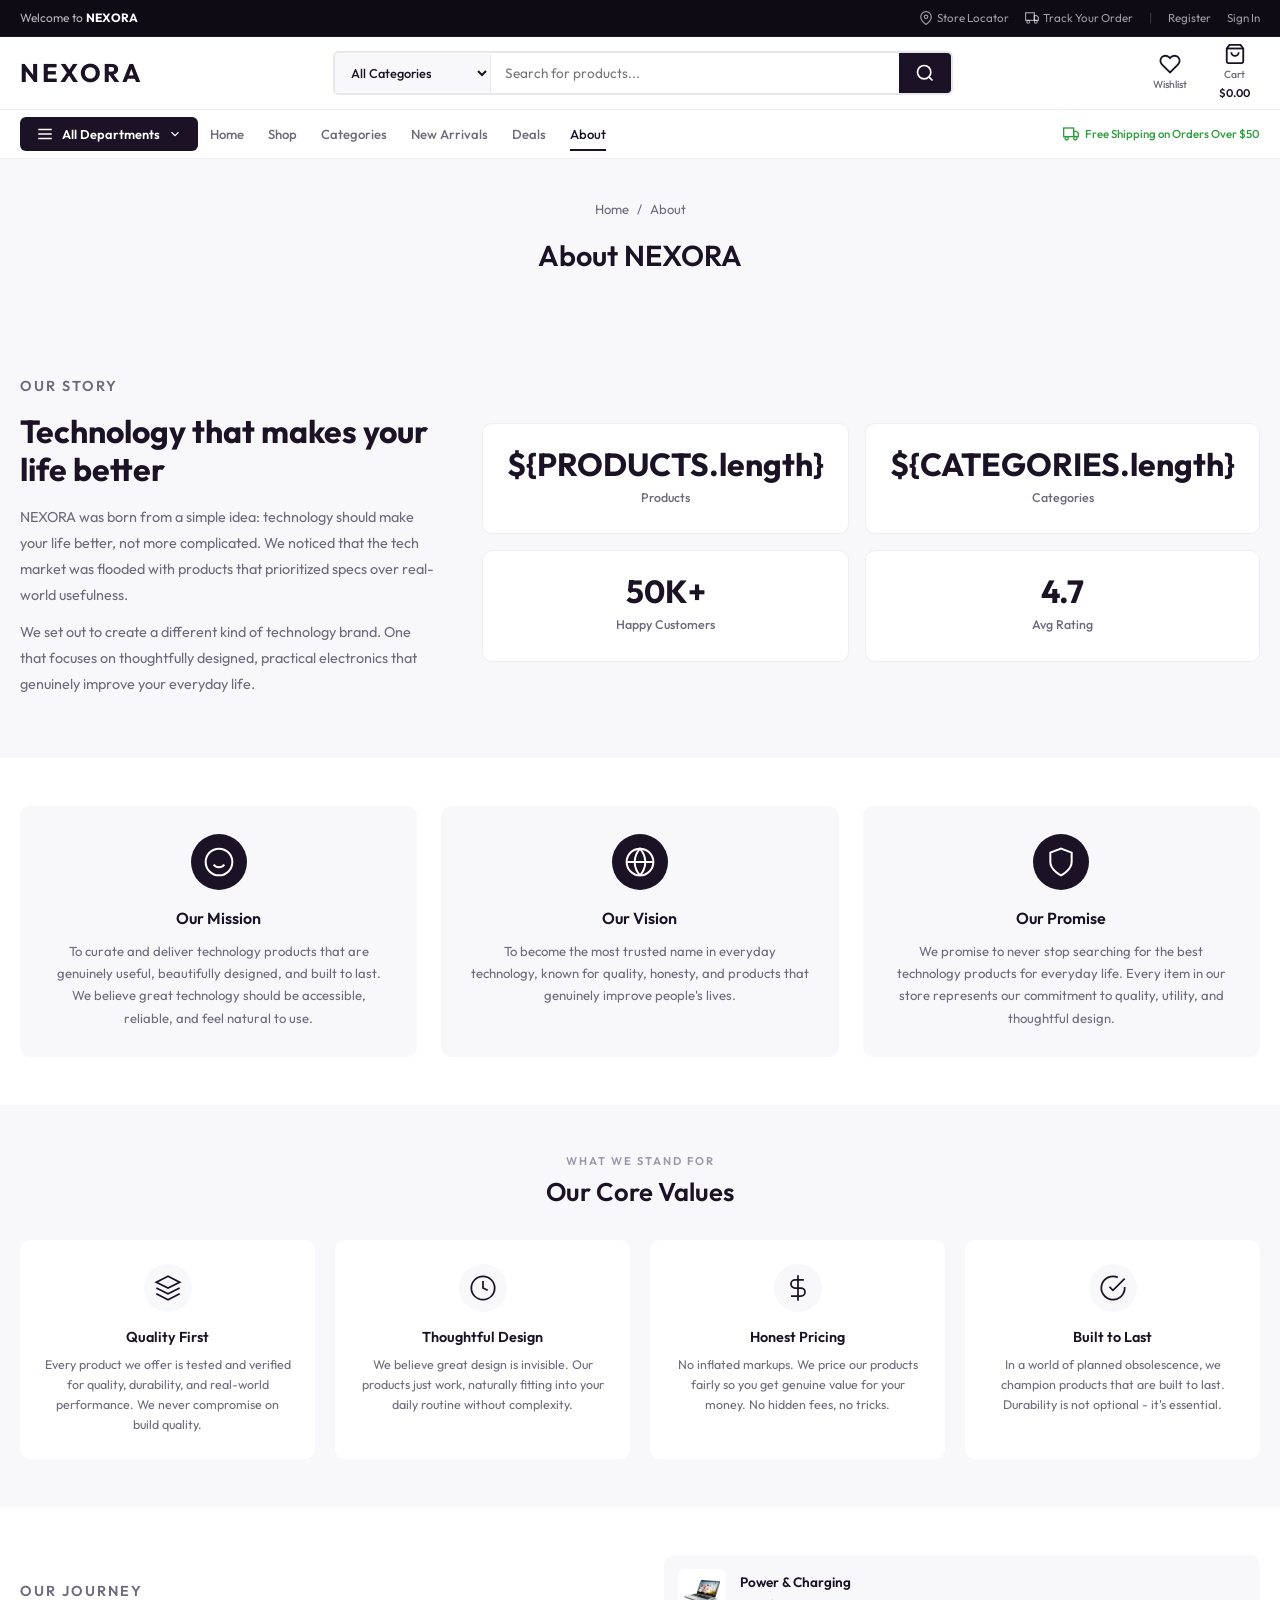
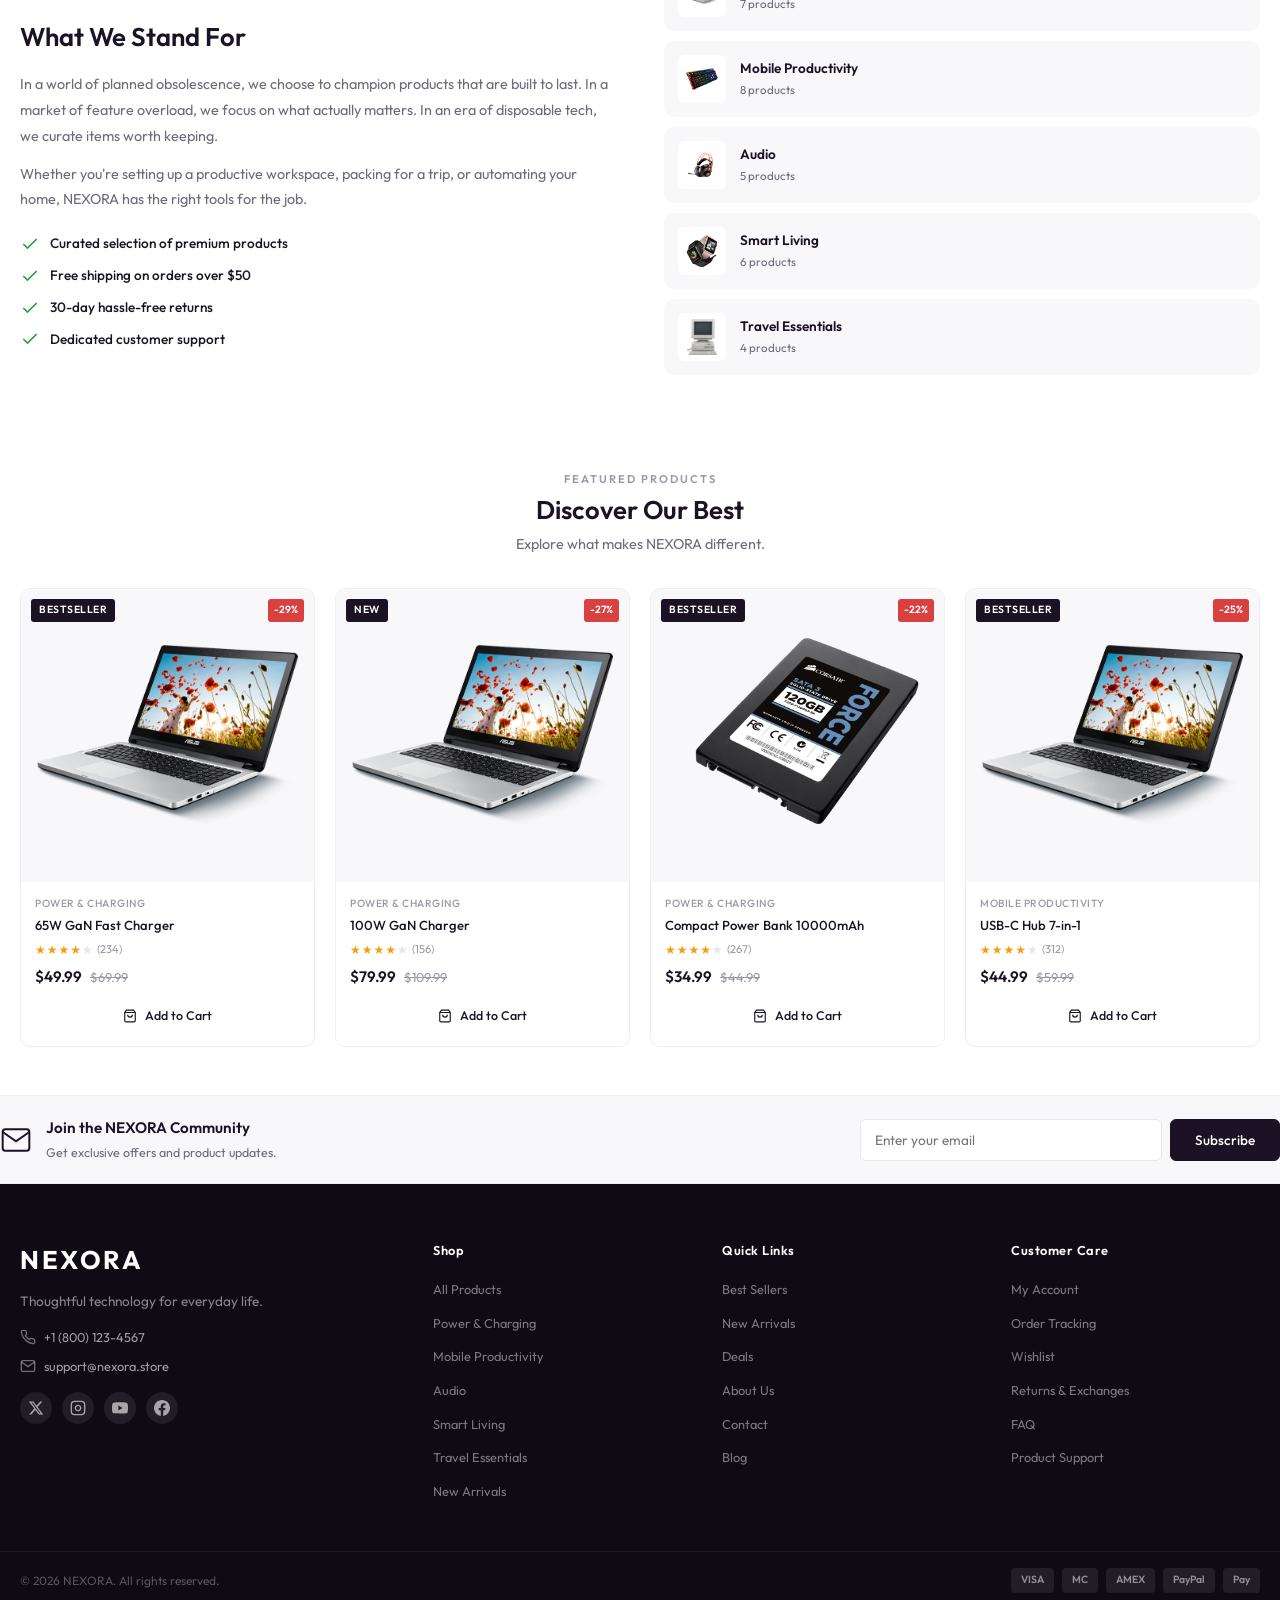
==== commit e7e35e93: "feat: enhance Shop, Categories, About pages + add dedicated New Arrivals & Deals pages - Shop: mobil" ====
--- a/about.html
+++ b/about.html
@@ -3,7 +3,7 @@
 <head>
   <meta charset="UTF-8">
   <meta name="viewport" content="width=device-width, initial-scale=1.0">
-  <meta name="description" content="About NEXORA - Our story, mission, and values.">
+  <meta name="description" content="About NEXORA - Our story, mission, values, and the team behind thoughtful technology.">
   <title>About - NEXORA</title>
   <link rel="stylesheet" href="css/style.css">
   <link rel="stylesheet" href="css/components.css">
@@ -21,36 +21,166 @@
       </nav>
       <h1>About NEXORA</h1>
     </div>
-    <div class="about-content">
-      <h2>Our Story</h2>
-      <p>NEXORA was born from a simple idea: technology should make your life better, not more complicated. We noticed that the tech market was flooded with products that prioritized specs over real-world usefulness.</p>
-      <p>We set out to create a different kind of technology brand. One that focuses on thoughtfully designed, practical electronics that genuinely improve your everyday life.</p>
-
-      <h2>Our Mission</h2>
-      <p>To curate and deliver technology products that are genuinely useful, beautifully designed, and built to last. We believe great technology should be accessible, reliable, and feel natural to use.</p>
-
-      <div class="about-values">
-        <div class="about-value">
-          <h3>Quality First</h3>
-          <p>Every product we offer is tested and verified for quality, durability, and real-world performance.</p>
-        </div>
-        <div class="about-value">
-          <h3>Thoughtful Design</h3>
-          <p>We believe great design is invisible. Our products just work, naturally fitting into your daily routine.</p>
-        </div>
-        <div class="about-value">
-          <h3>Honest Pricing</h3>
-          <p>No inflated markups. We price our products fairly so you get genuine value for your money.</p>
-        </div>
-      </div>
-
-      <h2>What We Stand For</h2>
-      <p>In a world of planned obsolescence, we choose to champion products that are built to last. In a market of feature overload, we focus on what actually matters. In an era of disposable tech, we curate items worth keeping.</p>
-      <p>Whether you're setting up a productive workspace, packing for a trip, or automating your home, NEXORA has the right tools for the job.</p>
-
-      <h2>Our Promise</h2>
-      <p>We promise to never stop searching for the best technology products for everyday life. Every item in our store represents our commitment to quality, utility, and thoughtful design.</p>
-    </div>
+
+    <section class="about-hero">
+      <div class="container">
+        <div class="about-hero-grid">
+          <div class="about-hero-text">
+            <p class="about-hero-eyebrow">OUR STORY</p>
+            <h2>Technology that makes your life better</h2>
+            <p>NEXORA was born from a simple idea: technology should make your life better, not more complicated. We noticed that the tech market was flooded with products that prioritized specs over real-world usefulness.</p>
+            <p>We set out to create a different kind of technology brand. One that focuses on thoughtfully designed, practical electronics that genuinely improve your everyday life.</p>
+          </div>
+          <div class="about-hero-stats">
+            <div class="about-stat">
+              <span class="about-stat-number" data-count="${PRODUCTS.length}">${PRODUCTS.length}</span>
+              <span class="about-stat-label">Products</span>
+            </div>
+            <div class="about-stat">
+              <span class="about-stat-number" data-count="${CATEGORIES.length}">${CATEGORIES.length}</span>
+              <span class="about-stat-label">Categories</span>
+            </div>
+            <div class="about-stat">
+              <span class="about-stat-number">50K+</span>
+              <span class="about-stat-label">Happy Customers</span>
+            </div>
+            <div class="about-stat">
+              <span class="about-stat-number">4.7</span>
+              <span class="about-stat-label">Avg Rating</span>
+            </div>
+          </div>
+        </div>
+      </div>
+    </section>
+
+    <section class="about-mission">
+      <div class="container">
+        <div class="about-mission-grid">
+          <div class="about-mission-card">
+            <div class="about-mission-icon">
+              <svg width="32" height="32" viewBox="0 0 24 24" fill="none" stroke="currentColor" stroke-width="1.5"><circle cx="12" cy="12" r="10"/><path d="M8 14s1.5 2 4 2 4-2 4-2"/><line x1="9" y1="9" x2="9.01" y2="9"/><line x1="15" y1="9" x2="15.01" y2="9"/></svg>
+            </div>
+            <h3>Our Mission</h3>
+            <p>To curate and deliver technology products that are genuinely useful, beautifully designed, and built to last. We believe great technology should be accessible, reliable, and feel natural to use.</p>
+          </div>
+          <div class="about-mission-card">
+            <div class="about-mission-icon">
+              <svg width="32" height="32" viewBox="0 0 24 24" fill="none" stroke="currentColor" stroke-width="1.5"><circle cx="12" cy="12" r="10"/><path d="M2 12h20"/><path d="M12 2a15.3 15.3 0 0 1 4 10 15.3 15.3 0 0 1-4 10 15.3 15.3 0 0 1-4-10 15.3 15.3 0 0 1 4-10z"/></svg>
+            </div>
+            <h3>Our Vision</h3>
+            <p>To become the most trusted name in everyday technology, known for quality, honesty, and products that genuinely improve people's lives.</p>
+          </div>
+          <div class="about-mission-card">
+            <div class="about-mission-icon">
+              <svg width="32" height="32" viewBox="0 0 24 24" fill="none" stroke="currentColor" stroke-width="1.5"><path d="M12 22s8-4 8-10V5l-8-3-8 3v7c0 6 8 10 8 10z"/></svg>
+            </div>
+            <h3>Our Promise</h3>
+            <p>We promise to never stop searching for the best technology products for everyday life. Every item in our store represents our commitment to quality, utility, and thoughtful design.</p>
+          </div>
+        </div>
+      </div>
+    </section>
+
+    <section class="about-values">
+      <div class="container">
+        <div class="section-header">
+          <p class="section-label">WHAT WE STAND FOR</p>
+          <h2 class="section-title">Our Core Values</h2>
+        </div>
+        <div class="about-values-grid">
+          <div class="about-value-card">
+            <div class="about-value-icon">
+              <svg width="28" height="28" viewBox="0 0 24 24" fill="none" stroke="currentColor" stroke-width="1.5"><path d="M12 2L2 7l10 5 10-5-10-5z"/><path d="M2 17l10 5 10-5"/><path d="M2 12l10 5 10-5"/></svg>
+            </div>
+            <h3>Quality First</h3>
+            <p>Every product we offer is tested and verified for quality, durability, and real-world performance. We never compromise on build quality.</p>
+          </div>
+          <div class="about-value-card">
+            <div class="about-value-icon">
+              <svg width="28" height="28" viewBox="0 0 24 24" fill="none" stroke="currentColor" stroke-width="1.5"><path d="M12 22c5.523 0 10-4.477 10-10S17.523 2 12 2 2 6.477 2 12s4.477 10 10 10z"/><path d="M12 6v6l4 2"/></svg>
+            </div>
+            <h3>Thoughtful Design</h3>
+            <p>We believe great design is invisible. Our products just work, naturally fitting into your daily routine without complexity.</p>
+          </div>
+          <div class="about-value-card">
+            <div class="about-value-icon">
+              <svg width="28" height="28" viewBox="0 0 24 24" fill="none" stroke="currentColor" stroke-width="1.5"><line x1="12" y1="1" x2="12" y2="23"/><path d="M17 5H9.5a3.5 3.5 0 0 0 0 7h5a3.5 3.5 0 0 1 0 7H6"/></svg>
+            </div>
+            <h3>Honest Pricing</h3>
+            <p>No inflated markups. We price our products fairly so you get genuine value for your money. No hidden fees, no tricks.</p>
+          </div>
+          <div class="about-value-card">
+            <div class="about-value-icon">
+              <svg width="28" height="28" viewBox="0 0 24 24" fill="none" stroke="currentColor" stroke-width="1.5"><path d="M22 11.08V12a10 10 0 1 1-5.93-9.14"/><polyline points="22 4 12 14.01 9 11.01"/></svg>
+            </div>
+            <h3>Built to Last</h3>
+            <p>In a world of planned obsolescence, we champion products that are built to last. Durability is not optional - it's essential.</p>
+          </div>
+        </div>
+      </div>
+    </section>
+
+    <section class="about-story">
+      <div class="container">
+        <div class="about-story-grid">
+          <div class="about-story-content">
+            <p class="section-label">OUR JOURNEY</p>
+            <h2>What We Stand For</h2>
+            <p>In a world of planned obsolescence, we choose to champion products that are built to last. In a market of feature overload, we focus on what actually matters. In an era of disposable tech, we curate items worth keeping.</p>
+            <p>Whether you're setting up a productive workspace, packing for a trip, or automating your home, NEXORA has the right tools for the job.</p>
+            <div class="about-story-highlights">
+              <div class="about-highlight">
+                <svg width="20" height="20" viewBox="0 0 24 24" fill="none" stroke="currentColor" stroke-width="2"><polyline points="20 6 9 17 4 12"/></svg>
+                <span>Curated selection of premium products</span>
+              </div>
+              <div class="about-highlight">
+                <svg width="20" height="20" viewBox="0 0 24 24" fill="none" stroke="currentColor" stroke-width="2"><polyline points="20 6 9 17 4 12"/></svg>
+                <span>Free shipping on orders over $50</span>
+              </div>
+              <div class="about-highlight">
+                <svg width="20" height="20" viewBox="0 0 24 24" fill="none" stroke="currentColor" stroke-width="2"><polyline points="20 6 9 17 4 12"/></svg>
+                <span>30-day hassle-free returns</span>
+              </div>
+              <div class="about-highlight">
+                <svg width="20" height="20" viewBox="0 0 24 24" fill="none" stroke="currentColor" stroke-width="2"><polyline points="20 6 9 17 4 12"/></svg>
+                <span>Dedicated customer support</span>
+              </div>
+            </div>
+          </div>
+          <div class="about-story-visual">
+            <div class="about-category-showcase" id="about-category-showcase"></div>
+          </div>
+        </div>
+      </div>
+    </section>
+
+    <section class="section">
+      <div class="container">
+        <div class="section-header">
+          <p class="section-label">FEATURED PRODUCTS</p>
+          <h2 class="section-title">Discover Our Best</h2>
+          <p class="section-desc">Explore what makes NEXORA different.</p>
+        </div>
+        <div class="products-grid" id="about-featured-products"></div>
+      </div>
+    </section>
+
+    <section class="newsletter-strip">
+      <div class="container newsletter-strip-inner">
+        <div class="newsletter-strip-left">
+          <svg width="32" height="32" viewBox="0 0 24 24" fill="none" stroke="currentColor" stroke-width="1.5"><path d="M4 4h16c1.1 0 2 .9 2 2v12c0 1.1-.9 2-2 2H4c-1.1 0-2-.9-2-2V6c0-1.1.9-2 2-2z"/><polyline points="22,6 12,13 2,6"/></svg>
+          <div>
+            <h3>Join the NEXORA Community</h3>
+            <p>Get exclusive offers and product updates.</p>
+          </div>
+        </div>
+        <form class="newsletter-strip-form" id="about-newsletter-form">
+          <input type="email" placeholder="Enter your email" required aria-label="Email address">
+          <button type="submit" class="btn btn-primary">Subscribe</button>
+        </form>
+      </div>
+      <p class="newsletter-success" id="about-newsletter-success">Thanks for subscribing! Check your inbox for a welcome message.</p>
+    </section>
   </main>
 
   <div class="footer-wrapper"></div>
@@ -69,9 +199,69 @@
   <script src="js/components/header.js"></script>
   <script src="js/app.js"></script>
   <script>
-    document.addEventListener("DOMContentLoaded", () => {
+    document.addEventListener("DOMContentLoaded", async () => {
       initHeader();
       APP.init();
+
+      const showcase = document.getElementById("about-category-showcase");
+      if (showcase) {
+        showcase.innerHTML = CATEGORIES.map(cat => {
+          const count = PRODUCTS.filter(p => p.categoryId === cat.id).length;
+          return `
+            <a href="shop.html?category=${cat.id}" class="about-showcase-item">
+              <img src="${cat.image}" alt="${cat.name}" loading="lazy">
+              <div>
+                <span class="about-showcase-name">${cat.name}</span>
+                <span class="about-showcase-count">${count} products</span>
+              </div>
+            </a>
+          `;
+        }).join("");
+      }
+
+      const featured = await ProductService.getFeaturedProducts(4);
+      const grid = document.getElementById("about-featured-products");
+      if (grid && featured.length) {
+        grid.innerHTML = featured.map(renderProductCard).join("");
+        initWishlistBadges();
+      }
+
+      document.getElementById("about-newsletter-form")?.addEventListener("submit", (e) => {
+        e.preventDefault();
+        const input = e.target.querySelector("input");
+        const email = input?.value.trim();
+        if (!email || !/^[^\s@]+@[^\s@]+\.[^\s@]+$/.test(email)) {
+          showToast("Please enter a valid email.", "error");
+          return;
+        }
+        e.target.style.display = "none";
+        document.getElementById("about-newsletter-success").style.display = "block";
+        showToast("Subscribed successfully!");
+      });
+
+      const stats = document.querySelectorAll(".about-stat-number[data-count]");
+      const observer = new IntersectionObserver((entries) => {
+        entries.forEach(entry => {
+          if (entry.isIntersecting) {
+            const el = entry.target;
+            const target = parseInt(el.dataset.count);
+            if (isNaN(target)) return;
+            let current = 0;
+            const step = Math.max(1, Math.floor(target / 30));
+            const timer = setInterval(() => {
+              current += step;
+              if (current >= target) {
+                current = target;
+                clearInterval(timer);
+              }
+              el.textContent = current;
+            }, 30);
+            observer.unobserve(el);
+          }
+        });
+      }, { threshold: 0.5 });
+
+      stats.forEach(stat => observer.observe(stat));
     });
   </script>
 </body>
--- a/css/style.css
+++ b/css/style.css
@@ -474,6 +474,64 @@
   object-fit: contain;
 }
 
+.dept-menu-item--has-sub {
+  flex-direction: column;
+  align-items: stretch;
+  padding: 0;
+}
+
+.dept-menu-item-link {
+  display: flex;
+  align-items: center;
+  gap: 10px;
+  padding: 10px 16px;
+  color: inherit;
+  text-decoration: none;
+}
+
+.dept-menu-item--has-sub:hover .dept-menu-item-link {
+  background: var(--bg-alt);
+  color: var(--primary);
+}
+
+.dept-menu-chevron {
+  transition: transform var(--transition);
+}
+
+.dept-menu-item--has-sub:hover .dept-menu-chevron {
+  transform: rotate(90deg);
+}
+
+.dept-sub-menu {
+  display: none;
+  background: var(--bg);
+  border-top: 1px solid var(--border-light);
+}
+
+.dept-menu-item--has-sub:hover .dept-sub-menu {
+  display: block;
+}
+
+.dept-sub-menu-item {
+  display: block;
+  padding: 8px 16px 8px 58px;
+  font-size: 0.78rem;
+  color: var(--text-muted);
+  text-decoration: none;
+  transition: all var(--transition);
+}
+
+.dept-sub-menu-item:hover {
+  color: var(--primary);
+  background: var(--bg-alt);
+}
+
+.dept-sub-menu-item--all {
+  font-weight: 600;
+  color: var(--text);
+  border-bottom: 1px solid var(--border-light);
+}
+
 .main-nav {
   display: flex;
   align-items: center;
@@ -525,6 +583,244 @@
 }
 
 /* ==============================
+   MEGA MENU OVERLAY
+   ============================== */
+.nav-link[data-mega-trigger] {
+  cursor: pointer;
+}
+
+.nav-link[data-mega-trigger]::after {
+  display: none;
+}
+
+.mega-menu-panel {
+  position: fixed;
+  top: 0;
+  left: 0;
+  width: 100%;
+  z-index: 999;
+  background: #fff;
+  border-top: 1px solid var(--border-light);
+  box-shadow: 0 12px 40px rgba(0, 0, 0, 0.12);
+  opacity: 0;
+  visibility: hidden;
+  transform: translateY(-8px);
+  transition: opacity 0.25s ease, transform 0.25s ease, visibility 0.25s ease;
+  pointer-events: none;
+}
+
+.mega-menu-panel.is-open {
+  opacity: 1;
+  visibility: visible;
+  transform: translateY(0);
+  pointer-events: auto;
+}
+
+.mega-menu-inner {
+  max-width: var(--max-width);
+  margin: 0 auto;
+  padding: 24px 20px;
+  display: grid;
+  grid-template-columns: 220px 1fr 260px;
+  gap: 24px;
+  min-height: 380px;
+}
+
+.mega-menu-nav {
+  display: flex;
+  flex-direction: column;
+  border-right: 1px solid var(--border-light);
+  padding-right: 20px;
+}
+
+.mega-menu-nav-item {
+  display: flex;
+  align-items: center;
+  gap: 10px;
+  padding: 9px 12px;
+  font-size: 0.82rem;
+  font-weight: 500;
+  color: var(--text);
+  border-radius: var(--radius-sm);
+  transition: all var(--transition);
+  text-decoration: none;
+}
+
+.mega-menu-nav-item:hover {
+  background: var(--bg-alt);
+  color: var(--primary);
+}
+
+.mega-menu-nav-item--all {
+  font-weight: 600;
+  color: var(--primary);
+  margin-bottom: 4px;
+  padding-bottom: 10px;
+  border-bottom: 1px solid var(--border-light);
+}
+
+.mega-menu-nav-icon {
+  width: 28px;
+  height: 28px;
+  border-radius: 50%;
+  object-fit: contain;
+  background: var(--bg-alt);
+  padding: 3px;
+  flex-shrink: 0;
+}
+
+.mega-menu-columns {
+  display: grid;
+  grid-template-columns: repeat(auto-fit, minmax(180px, 1fr));
+  gap: 8px;
+}
+
+.mega-menu-col {
+  padding: 0 8px;
+}
+
+.mega-menu-col-heading {
+  display: block;
+  font-size: 0.8rem;
+  font-weight: 600;
+  color: var(--primary);
+  padding: 8px 10px;
+  text-decoration: none;
+  border-bottom: 1px solid var(--border-light);
+  margin-bottom: 4px;
+  transition: color var(--transition);
+}
+
+.mega-menu-col-heading:hover {
+  color: var(--accent);
+}
+
+.mega-menu-col-links {
+  display: flex;
+  flex-direction: column;
+}
+
+.mega-menu-link {
+  display: block;
+  padding: 7px 10px;
+  font-size: 0.78rem;
+  color: var(--text-muted);
+  text-decoration: none;
+  border-radius: var(--radius-sm);
+  transition: all var(--transition);
+}
+
+.mega-menu-link:hover {
+  color: var(--primary);
+  background: var(--bg-alt);
+}
+
+.mega-menu-link--viewall {
+  font-weight: 600;
+  color: var(--primary);
+}
+
+.mega-menu-promo {
+  background: var(--bg-alt);
+  border-radius: var(--radius);
+  padding: 20px;
+  display: flex;
+  flex-direction: column;
+  border-left: 1px solid var(--border-light);
+}
+
+.mega-menu-promo-badge {
+  display: inline-block;
+  background: var(--primary);
+  color: #fff;
+  font-size: 0.65rem;
+  font-weight: 600;
+  padding: 3px 10px;
+  border-radius: 20px;
+  text-transform: uppercase;
+  letter-spacing: 0.5px;
+  width: fit-content;
+  margin-bottom: 10px;
+}
+
+.mega-menu-promo-title {
+  font-size: 0.9rem;
+  font-weight: 600;
+  color: var(--text);
+  margin-bottom: 14px;
+}
+
+.mega-menu-promo-products {
+  display: flex;
+  flex-direction: column;
+  gap: 10px;
+  flex: 1;
+}
+
+.mega-menu-promo-item {
+  display: flex;
+  align-items: center;
+  gap: 10px;
+  text-decoration: none;
+  padding: 6px;
+  border-radius: var(--radius-sm);
+  transition: background var(--transition);
+}
+
+.mega-menu-promo-item:hover {
+  background: #fff;
+}
+
+.mega-menu-promo-item img {
+  width: 44px;
+  height: 44px;
+  object-fit: contain;
+  background: #fff;
+  border-radius: var(--radius-sm);
+  padding: 4px;
+  flex-shrink: 0;
+}
+
+.mega-menu-promo-info {
+  display: flex;
+  flex-direction: column;
+  min-width: 0;
+}
+
+.mega-menu-promo-name {
+  font-size: 0.75rem;
+  font-weight: 500;
+  color: var(--text);
+  white-space: nowrap;
+  overflow: hidden;
+  text-overflow: ellipsis;
+}
+
+.mega-menu-promo-price {
+  font-size: 0.75rem;
+  font-weight: 600;
+  color: var(--primary);
+}
+
+.mega-menu-promo-cta {
+  display: block;
+  text-align: center;
+  padding: 9px 16px;
+  background: var(--primary);
+  color: #fff;
+  font-size: 0.78rem;
+  font-weight: 600;
+  border-radius: var(--radius-sm);
+  text-decoration: none;
+  margin-top: 14px;
+  transition: background var(--transition);
+}
+
+.mega-menu-promo-cta:hover {
+  background: #2a1d36;
+}
+
+/* ==============================
    HERO SECTION
    ============================== */
 .hero-section {
@@ -544,7 +840,8 @@
   border-radius: var(--radius) 0 0 var(--radius);
   border: 1px solid var(--border-light);
   border-right: none;
-  overflow: hidden;
+  position: relative;
+  z-index: 10;
 }
 
 .dept-sidebar-item {
@@ -579,6 +876,12 @@
   color: var(--primary);
 }
 
+.hero-mega-trigger:hover .dept-sidebar-icon,
+.hero-mega-item.is-open .dept-sidebar-icon,
+.hero-mega-item--simple:hover .dept-sidebar-icon {
+  color: var(--primary);
+}
+
 .dept-sidebar-name {
   flex: 1;
   min-width: 0;
@@ -587,6 +890,164 @@
 .dept-sidebar-item svg:last-child {
   color: var(--text-light);
   flex-shrink: 0;
+}
+
+/* Hero Mega Item (sidebar trigger) */
+.hero-mega-item {
+  position: relative;
+}
+
+.hero-mega-item--simple {
+  display: flex;
+  align-items: center;
+  gap: 10px;
+  padding: 10px 14px;
+  font-size: 0.8rem;
+  font-weight: 500;
+  color: var(--text);
+  transition: all var(--transition);
+  border-left: 3px solid transparent;
+  text-decoration: none;
+}
+
+.hero-mega-item--simple:hover {
+  background: var(--bg-alt);
+  color: var(--primary);
+  border-left-color: var(--primary);
+}
+
+.hero-mega-item--simple svg:last-child {
+  color: var(--text-light);
+  flex-shrink: 0;
+}
+
+.hero-mega-trigger {
+  display: flex;
+  align-items: center;
+  gap: 10px;
+  padding: 10px 14px;
+  font-size: 0.8rem;
+  font-weight: 500;
+  color: var(--text);
+  transition: all var(--transition);
+  border-left: 3px solid transparent;
+  text-decoration: none;
+  cursor: pointer;
+}
+
+.hero-mega-trigger:hover,
+.hero-mega-item.is-open .hero-mega-trigger {
+  background: var(--bg-alt);
+  color: var(--primary);
+  border-left-color: var(--primary);
+}
+
+.hero-mega-arrow {
+  margin-left: auto;
+  color: var(--text-light);
+  flex-shrink: 0;
+  transition: transform var(--transition);
+}
+
+.hero-mega-item.is-open .hero-mega-arrow {
+  transform: rotate(90deg);
+}
+
+/* Hero Mega Panel (flyout) */
+.hero-mega-panel {
+  position: absolute;
+  left: 100%;
+  top: 0;
+  width: 420px;
+  background: #fff;
+  border: 1px solid var(--border-light);
+  border-radius: 0 var(--radius) var(--radius) 0;
+  box-shadow: var(--shadow-lg);
+  z-index: 1100;
+  opacity: 0;
+  visibility: hidden;
+  transform: translateX(-6px);
+  transition: opacity 0.2s ease, transform 0.2s ease, visibility 0.2s ease;
+  pointer-events: none;
+}
+
+.hero-mega-item.is-open .hero-mega-panel {
+  opacity: 1;
+  visibility: visible;
+  transform: translateX(0);
+  pointer-events: auto;
+}
+
+.hero-mega-panel-inner {
+  display: grid;
+  grid-template-columns: 1fr 160px;
+  grid-template-rows: auto 1fr;
+  gap: 0;
+  min-height: 200px;
+}
+
+.hero-mega-panel-head {
+  grid-column: 1 / -1;
+  padding: 16px 20px 12px;
+  border-bottom: 1px solid var(--border-light);
+}
+
+.hero-mega-panel-head h4 {
+  font-size: 0.9rem;
+  font-weight: 600;
+  color: var(--primary);
+  margin-bottom: 4px;
+}
+
+.hero-mega-panel-head p {
+  font-size: 0.75rem;
+  color: var(--text-muted);
+  line-height: 1.5;
+}
+
+.hero-mega-panel-links {
+  display: flex;
+  flex-direction: column;
+  padding: 10px 12px;
+  border-right: 1px solid var(--border-light);
+}
+
+.mega-sub-link {
+  display: block;
+  padding: 8px 12px;
+  font-size: 0.78rem;
+  color: var(--text-muted);
+  text-decoration: none;
+  border-radius: var(--radius-sm);
+  transition: all var(--transition);
+}
+
+.mega-sub-link:hover {
+  color: var(--primary);
+  background: var(--bg-alt);
+}
+
+.mega-sub-link--all {
+  font-weight: 600;
+  color: var(--primary);
+  margin-bottom: 2px;
+  padding-bottom: 8px;
+  border-bottom: 1px solid var(--border-light);
+}
+
+.hero-mega-panel-image {
+  display: flex;
+  align-items: center;
+  justify-content: center;
+  padding: 16px;
+  background: var(--bg-alt);
+  border-radius: 0 0 var(--radius) 0;
+}
+
+.hero-mega-panel-image img {
+  max-width: 100%;
+  max-height: 140px;
+  object-fit: contain;
 }
 
 .hero-main {
@@ -1603,6 +2064,123 @@
   color: var(--success);
   font-weight: 500;
   font-size: 0.85rem;
+}
+
+/* ==============================
+   BLOG SECTION
+   ============================== */
+.blog-grid {
+  display: grid;
+  grid-template-columns: repeat(3, 1fr);
+  gap: 24px;
+}
+
+.blog-card {
+  display: flex;
+  flex-direction: column;
+  background: #fff;
+  border-radius: var(--radius);
+  border: 1px solid var(--border-light);
+  overflow: hidden;
+  text-decoration: none;
+  color: inherit;
+  transition: all var(--transition);
+}
+
+.blog-card:hover {
+  box-shadow: var(--shadow-md);
+  border-color: transparent;
+  transform: translateY(-3px);
+}
+
+.blog-card-image {
+  position: relative;
+  aspect-ratio: 16 / 10;
+  background: var(--bg-alt);
+  overflow: hidden;
+}
+
+.blog-card-image img {
+  width: 100%;
+  height: 100%;
+  object-fit: contain;
+  padding: 20px;
+  transition: transform 0.4s ease;
+}
+
+.blog-card:hover .blog-card-image img {
+  transform: scale(1.05);
+}
+
+.blog-card-category {
+  position: absolute;
+  top: 12px;
+  left: 12px;
+  background: var(--primary);
+  color: #fff;
+  font-size: 0.62rem;
+  font-weight: 600;
+  letter-spacing: 0.5px;
+  text-transform: uppercase;
+  padding: 3px 10px;
+  border-radius: 3px;
+}
+
+.blog-card-body {
+  padding: 18px;
+  display: flex;
+  flex-direction: column;
+  flex: 1;
+}
+
+.blog-card-date {
+  font-size: 0.7rem;
+  font-weight: 500;
+  color: var(--text-light);
+  margin-bottom: 8px;
+}
+
+.blog-card-title {
+  font-size: 0.92rem;
+  font-weight: 600;
+  color: var(--primary);
+  line-height: 1.35;
+  margin-bottom: 8px;
+}
+
+.blog-card-excerpt {
+  font-size: 0.8rem;
+  color: var(--text-muted);
+  line-height: 1.6;
+  margin-bottom: 14px;
+  flex: 1;
+}
+
+.blog-card-cta {
+  display: inline-flex;
+  align-items: center;
+  gap: 6px;
+  font-size: 0.78rem;
+  font-weight: 600;
+  color: var(--primary);
+  transition: gap var(--transition);
+}
+
+.blog-card:hover .blog-card-cta {
+  gap: 10px;
+}
+
+.blog-card-cta svg {
+  transition: transform var(--transition);
+}
+
+.blog-card:hover .blog-card-cta svg {
+  transform: translateX(2px);
+}
+
+.blog-viewall-wrap {
+  text-align: center;
+  margin-top: 28px;
 }
 
 /* ==============================
--- a/css/components.css
+++ b/css/components.css
@@ -1,3 +1,80 @@
+/* Mobile Filter Toggle */
+.mobile-filter-toggle {
+  display: none;
+  margin-bottom: 16px;
+}
+
+/* Active Filter Tags */
+.active-filters {
+  display: flex;
+  flex-wrap: wrap;
+  gap: 8px;
+  margin-bottom: 16px;
+}
+
+.active-filter-tag {
+  display: inline-flex;
+  align-items: center;
+  gap: 6px;
+  padding: 5px 10px;
+  background: var(--bg-alt);
+  border: 1px solid var(--border);
+  border-radius: 20px;
+  font-size: 0.75rem;
+  font-weight: 500;
+  color: var(--primary);
+}
+
+.active-filter-remove {
+  display: flex;
+  align-items: center;
+  justify-content: center;
+  width: 16px;
+  height: 16px;
+  border-radius: 50%;
+  font-size: 0.9rem;
+  line-height: 1;
+  color: var(--text-muted);
+  transition: all var(--transition);
+}
+
+.active-filter-remove:hover {
+  background: var(--error);
+  color: #fff;
+}
+
+/* Shop Sidebar Header */
+.shop-sidebar-header {
+  display: none;
+  align-items: center;
+  justify-content: space-between;
+  padding-bottom: 12px;
+  margin-bottom: 16px;
+  border-bottom: 1px solid var(--border-light);
+}
+
+.shop-sidebar-header h3 {
+  font-size: 1rem;
+  font-weight: 600;
+  color: var(--primary);
+}
+
+.shop-sidebar-close {
+  display: flex;
+  align-items: center;
+  justify-content: center;
+  width: 32px;
+  height: 32px;
+  border-radius: var(--radius-sm);
+  color: var(--text-muted);
+  transition: all var(--transition);
+}
+
+.shop-sidebar-close:hover {
+  background: var(--bg-alt);
+  color: var(--primary);
+}
+
 /* Shop Page */
 .shop-layout {
   display: grid;
@@ -459,6 +536,261 @@
   padding: 28px 0 56px;
 }
 
+/* New Arrivals Page */
+.new-arrivals-hero {
+  margin-bottom: 8px;
+}
+
+.na-hero-card {
+  display: grid;
+  grid-template-columns: 1fr 1fr;
+  background: linear-gradient(135deg, #1B1325 0%, #2a1d36 50%, #1B1325 100%);
+  border-radius: var(--radius-lg);
+  overflow: hidden;
+  min-height: 320px;
+}
+
+.na-hero-content {
+  padding: 40px;
+  display: flex;
+  flex-direction: column;
+  justify-content: center;
+  color: #fff;
+}
+
+.na-hero-badge {
+  display: inline-block;
+  background: var(--error);
+  color: #fff;
+  font-size: 0.65rem;
+  font-weight: 600;
+  letter-spacing: 1px;
+  text-transform: uppercase;
+  padding: 4px 12px;
+  border-radius: 20px;
+  width: fit-content;
+  margin-bottom: 16px;
+}
+
+.na-hero-content h2 {
+  font-size: 1.8rem;
+  font-weight: 700;
+  margin-bottom: 10px;
+  line-height: 1.2;
+}
+
+.na-hero-content p {
+  font-size: 0.9rem;
+  color: rgba(255,255,255,0.6);
+  line-height: 1.6;
+  margin-bottom: 16px;
+  max-width: 400px;
+}
+
+.na-hero-price {
+  display: flex;
+  align-items: baseline;
+  gap: 10px;
+  margin-bottom: 20px;
+}
+
+.na-hero-price .price-current {
+  color: #fff;
+}
+
+.na-hero-price .price-compare {
+  color: rgba(255,255,255,0.4);
+}
+
+.na-hero-actions {
+  display: flex;
+  gap: 10px;
+}
+
+.na-hero-actions .btn-primary {
+  background: #fff;
+  color: var(--primary);
+  border-color: #fff;
+}
+
+.na-hero-actions .btn-primary:hover {
+  background: rgba(255,255,255,0.9);
+}
+
+.na-hero-actions .btn-outline {
+  border-color: rgba(255,255,255,0.3);
+  color: #fff;
+  background: transparent;
+}
+
+.na-hero-actions .btn-outline:hover {
+  border-color: #fff;
+  background: rgba(255,255,255,0.1);
+}
+
+.na-hero-image {
+  display: flex;
+  align-items: center;
+  justify-content: center;
+  padding: 32px;
+  position: relative;
+}
+
+.na-hero-image img {
+  max-height: 240px;
+  object-fit: contain;
+  filter: drop-shadow(0 20px 40px rgba(0,0,0,0.3));
+}
+
+.new-arrivals-categories,
+.deals-categories {
+  display: flex;
+  flex-wrap: wrap;
+  gap: 8px;
+  margin-bottom: 24px;
+}
+
+.na-cat-btn {
+  display: inline-flex;
+  align-items: center;
+  gap: 6px;
+  padding: 8px 16px;
+  border: 1px solid var(--border);
+  border-radius: 20px;
+  font-size: 0.8rem;
+  font-weight: 500;
+  color: var(--text-muted);
+  background: #fff;
+  cursor: pointer;
+  transition: all var(--transition);
+}
+
+.na-cat-btn:hover {
+  border-color: var(--primary);
+  color: var(--primary);
+}
+
+.na-cat-btn.active {
+  background: var(--primary);
+  color: #fff;
+  border-color: var(--primary);
+}
+
+.na-cat-btn span {
+  font-size: 0.7rem;
+  opacity: 0.7;
+}
+
+/* Deals Page */
+.deals-banner {
+  margin-bottom: 8px;
+}
+
+.deals-banner-card {
+  display: grid;
+  grid-template-columns: 1.2fr 1fr;
+  background: linear-gradient(135deg, #1B1325 0%, #2a1d36 50%, #1B1325 100%);
+  border-radius: var(--radius-lg);
+  overflow: hidden;
+  min-height: 300px;
+}
+
+.deals-banner-content {
+  padding: 40px;
+  display: flex;
+  flex-direction: column;
+  justify-content: center;
+  color: #fff;
+}
+
+.deals-banner-eyebrow {
+  font-size: 0.7rem;
+  font-weight: 600;
+  letter-spacing: 2px;
+  text-transform: uppercase;
+  color: var(--error);
+  margin-bottom: 12px;
+}
+
+.deals-banner-content h2 {
+  font-size: 1.8rem;
+  font-weight: 700;
+  margin-bottom: 10px;
+  line-height: 1.2;
+}
+
+.deals-banner-desc {
+  font-size: 0.88rem;
+  color: rgba(255,255,255,0.6);
+  line-height: 1.6;
+  margin-bottom: 16px;
+  max-width: 420px;
+}
+
+.deals-banner-prices {
+  display: flex;
+  align-items: baseline;
+  gap: 10px;
+  margin-bottom: 16px;
+}
+
+.deals-banner-price {
+  font-size: 1.8rem;
+  font-weight: 700;
+  color: #fff;
+}
+
+.deals-banner-old-price {
+  font-size: 1rem;
+  color: rgba(255,255,255,0.4);
+  text-decoration: line-through;
+}
+
+.deals-banner-savings {
+  background: var(--error);
+  color: #fff;
+  padding: 3px 10px;
+  border-radius: var(--radius-sm);
+  font-size: 0.75rem;
+  font-weight: 600;
+}
+
+.deals-banner-countdown {
+  margin-bottom: 20px;
+}
+
+.deals-banner-countdown p {
+  font-size: 0.75rem;
+  color: rgba(255,255,255,0.5);
+  margin-bottom: 8px;
+}
+
+.deals-banner-image {
+  display: flex;
+  align-items: center;
+  justify-content: center;
+  padding: 32px;
+  position: relative;
+}
+
+.deals-banner-image img {
+  max-height: 220px;
+  object-fit: contain;
+  filter: drop-shadow(0 20px 40px rgba(0,0,0,0.3));
+}
+
+.deals-banner-discount {
+  position: absolute;
+  top: 24px;
+  right: 24px;
+  background: var(--error);
+  color: #fff;
+  padding: 8px 16px;
+  border-radius: var(--radius-sm);
+  font-size: 1.1rem;
+  font-weight: 700;
+}
+
 /* Categories Page */
 .categories-page-grid {
   display: grid;
@@ -481,8 +813,20 @@
 
 .category-page-header {
   background: var(--bg-alt);
-  padding: 36px 20px;
+  padding: 36px 20px 20px;
   text-align: center;
+}
+
+.category-page-icon {
+  display: flex;
+  align-items: center;
+  justify-content: center;
+  width: 56px;
+  height: 56px;
+  background: var(--primary);
+  color: #fff;
+  border-radius: 50%;
+  margin: 0 auto 14px;
 }
 
 .category-page-header h2 {
@@ -495,6 +839,59 @@
 .category-page-header p {
   font-size: 0.82rem;
   color: var(--text-muted);
+  margin-bottom: 10px;
+}
+
+.category-page-stats {
+  display: flex;
+  align-items: center;
+  justify-content: center;
+  gap: 6px;
+  font-size: 0.72rem;
+  font-weight: 500;
+  color: var(--text-light);
+}
+
+.category-page-dot {
+  color: var(--border);
+}
+
+.category-page-subcategories {
+  display: flex;
+  flex-wrap: wrap;
+  gap: 6px;
+  padding: 12px 14px;
+  border-bottom: 1px solid var(--border-light);
+}
+
+.category-page-sub-link {
+  display: inline-flex;
+  align-items: center;
+  gap: 4px;
+  padding: 4px 10px;
+  background: var(--bg-alt);
+  border-radius: 20px;
+  font-size: 0.7rem;
+  font-weight: 500;
+  color: var(--text-muted);
+  text-decoration: none;
+  transition: all var(--transition);
+}
+
+.category-page-sub-link:hover {
+  background: var(--primary);
+  color: #fff;
+}
+
+.category-page-sub-count {
+  background: rgba(0,0,0,0.08);
+  padding: 1px 5px;
+  border-radius: 10px;
+  font-size: 0.65rem;
+}
+
+.category-page-sub-link:hover .category-page-sub-count {
+  background: rgba(255,255,255,0.2);
 }
 
 .category-page-products {
@@ -504,6 +901,7 @@
 .category-page-product {
   display: flex;
   justify-content: space-between;
+  align-items: center;
   padding: 8px 0;
   border-bottom: 1px solid var(--border-light);
   font-size: 0.82rem;
@@ -522,9 +920,37 @@
   color: var(--primary);
 }
 
-.category-page-product span {
+.category-page-product-right {
+  display: flex;
+  align-items: center;
+  gap: 6px;
+  flex-shrink: 0;
+}
+
+.category-page-product-discount {
+  font-size: 0.65rem;
+  font-weight: 600;
+  color: var(--error);
+  background: rgba(217,64,64,0.08);
+  padding: 1px 5px;
+  border-radius: 3px;
+}
+
+.category-page-product-price {
   color: var(--text-muted);
   font-weight: 500;
+}
+
+.category-page-more {
+  text-align: center;
+  padding: 8px 0;
+  font-size: 0.75rem;
+  color: var(--text-light);
+  font-style: italic;
+}
+
+.category-page-footer {
+  padding: 0 14px 14px;
 }
 
 .category-page-link {
@@ -563,29 +989,273 @@
   margin-bottom: 16px;
 }
 
-.about-values {
+/* About Hero */
+.about-hero {
+  background: var(--bg-alt);
+  padding: 48px 0;
+}
+
+.about-hero-grid {
+  display: grid;
+  grid-template-columns: 1.2fr 1fr;
+  gap: 48px;
+  align-items: center;
+}
+
+.about-hero-eyebrow {
+  font-size: 0.7rem;
+  font-weight: 600;
+  letter-spacing: 2px;
+  text-transform: uppercase;
+  color: var(--text-light);
+  margin-bottom: 10px;
+}
+
+.about-hero-text h2 {
+  font-size: 2rem;
+  font-weight: 700;
+  color: var(--primary);
+  line-height: 1.2;
+  margin-bottom: 16px;
+}
+
+.about-hero-text p {
+  font-size: 0.9rem;
+  color: var(--text-muted);
+  line-height: 1.8;
+  margin-bottom: 12px;
+}
+
+.about-hero-stats {
+  display: grid;
+  grid-template-columns: 1fr 1fr;
+  gap: 16px;
+}
+
+.about-stat {
+  background: #fff;
+  border: 1px solid var(--border-light);
+  border-radius: var(--radius);
+  padding: 24px;
+  text-align: center;
+  transition: all var(--transition);
+}
+
+.about-stat:hover {
+  box-shadow: var(--shadow-md);
+  border-color: transparent;
+}
+
+.about-stat-number {
+  display: block;
+  font-size: 2rem;
+  font-weight: 700;
+  color: var(--primary);
+  line-height: 1;
+  margin-bottom: 4px;
+}
+
+.about-stat-label {
+  font-size: 0.78rem;
+  color: var(--text-muted);
+  font-weight: 500;
+}
+
+/* About Mission */
+.about-mission {
+  padding: 48px 0;
+}
+
+.about-mission-grid {
   display: grid;
   grid-template-columns: repeat(3, 1fr);
+  gap: 24px;
+}
+
+.about-mission-card {
+  background: var(--bg-alt);
+  border-radius: var(--radius);
+  padding: 28px;
+  text-align: center;
+  transition: all var(--transition);
+}
+
+.about-mission-card:hover {
+  box-shadow: var(--shadow-md);
+  transform: translateY(-2px);
+}
+
+.about-mission-icon {
+  display: flex;
+  align-items: center;
+  justify-content: center;
+  width: 56px;
+  height: 56px;
+  background: var(--primary);
+  color: #fff;
+  border-radius: 50%;
+  margin: 0 auto 16px;
+}
+
+.about-mission-card h3 {
+  font-size: 1rem;
+  font-weight: 600;
+  color: var(--primary);
+  margin-bottom: 8px;
+}
+
+.about-mission-card p {
+  font-size: 0.82rem;
+  color: var(--text-muted);
+  line-height: 1.7;
+}
+
+/* About Values */
+.about-values {
+  background: var(--bg-alt);
+  padding: 48px 0;
+}
+
+.about-values-grid {
+  display: grid;
+  grid-template-columns: repeat(4, 1fr);
   gap: 20px;
-  margin: 36px 0;
-}
-
-.about-value {
+}
+
+.about-value-card {
+  background: #fff;
+  border-radius: var(--radius);
+  padding: 24px;
   text-align: center;
-  padding: 20px;
-}
-
-.about-value h3 {
-  font-size: 0.95rem;
-  font-weight: 600;
+  transition: all var(--transition);
+}
+
+.about-value-card:hover {
+  box-shadow: var(--shadow-md);
+  transform: translateY(-2px);
+}
+
+.about-value-icon {
+  display: flex;
+  align-items: center;
+  justify-content: center;
+  width: 48px;
+  height: 48px;
+  background: var(--bg-alt);
+  border-radius: 50%;
+  margin: 0 auto 14px;
+  color: var(--primary);
+}
+
+.about-value-card h3 {
+  font-size: 0.9rem;
+  font-weight: 600;
+  color: var(--primary);
   margin-bottom: 6px;
-  color: var(--primary);
-}
-
-.about-value p {
-  font-size: 0.82rem;
-  color: var(--text-muted);
+}
+
+.about-value-card p {
+  font-size: 0.78rem;
+  color: var(--text-muted);
+  line-height: 1.6;
   margin-bottom: 0;
+}
+
+/* About Story */
+.about-story {
+  padding: 48px 0;
+}
+
+.about-story-grid {
+  display: grid;
+  grid-template-columns: 1fr 1fr;
+  gap: 48px;
+  align-items: center;
+}
+
+.about-story-content h2 {
+  font-size: 1.6rem;
+  font-weight: 600;
+  color: var(--primary);
+  margin-bottom: 14px;
+}
+
+.about-story-content > p {
+  font-size: 0.9rem;
+  color: var(--text-muted);
+  line-height: 1.8;
+  margin-bottom: 12px;
+}
+
+.about-story-highlights {
+  display: flex;
+  flex-direction: column;
+  gap: 10px;
+  margin-top: 20px;
+}
+
+.about-highlight {
+  display: flex;
+  align-items: center;
+  gap: 10px;
+  font-size: 0.85rem;
+  color: var(--text);
+  font-weight: 500;
+}
+
+.about-highlight svg {
+  color: var(--success);
+  flex-shrink: 0;
+}
+
+.about-category-showcase {
+  display: flex;
+  flex-direction: column;
+  gap: 10px;
+}
+
+.about-showcase-item {
+  display: flex;
+  align-items: center;
+  gap: 14px;
+  padding: 14px;
+  background: var(--bg-alt);
+  border-radius: var(--radius);
+  text-decoration: none;
+  transition: all var(--transition);
+}
+
+.about-showcase-item:hover {
+  background: #fff;
+  box-shadow: var(--shadow-md);
+}
+
+.about-showcase-item img {
+  width: 48px;
+  height: 48px;
+  object-fit: contain;
+  background: #fff;
+  border-radius: var(--radius-sm);
+  padding: 6px;
+  flex-shrink: 0;
+}
+
+.about-showcase-name {
+  display: block;
+  font-size: 0.85rem;
+  font-weight: 600;
+  color: var(--primary);
+  margin-bottom: 2px;
+}
+
+.about-showcase-count {
+  display: block;
+  font-size: 0.72rem;
+  color: var(--text-muted);
+}
+
+.about-values {
+  display: block;
 }
 
 /* Contact Page */
@@ -682,12 +1352,36 @@
    COMPONENT RESPONSIVE
    ============================== */
 @media (max-width: 768px) {
+  .mobile-filter-toggle {
+    display: inline-flex;
+  }
+
   .shop-layout {
     grid-template-columns: 1fr;
   }
 
   .shop-sidebar {
-    position: static;
+    position: fixed;
+    top: 0;
+    left: 0;
+    width: 300px;
+    max-width: 85vw;
+    height: 100vh;
+    background: #fff;
+    z-index: 2000;
+    padding: 20px;
+    overflow-y: auto;
+    transform: translateX(-100%);
+    transition: transform 0.3s ease;
+    box-shadow: 4px 0 24px rgba(0,0,0,0.15);
+  }
+
+  .shop-sidebar.open {
+    transform: translateX(0);
+  }
+
+  .shop-sidebar-header {
+    display: flex;
   }
 
   .product-detail-grid {
--- a/css/responsive.css
+++ b/css/responsive.css
@@ -10,6 +10,10 @@
     display: none;
   }
 
+  .hero-mega-panel {
+    display: none !important;
+  }
+
   .hero-main {
     border-radius: var(--radius);
   }
@@ -60,6 +64,10 @@
 
   .showcase-ad {
     grid-column: 1 / -1;
+  }
+
+  .blog-grid {
+    grid-template-columns: repeat(2, 1fr);
   }
 
   .footer-main {
@@ -140,6 +148,10 @@
 
   .nav-bar {
     display: none;
+  }
+
+  .mega-menu-panel {
+    display: none !important;
   }
 
   .mobile-menu-btn {
@@ -560,6 +572,10 @@
     width: 100%;
   }
 
+  .blog-grid {
+    grid-template-columns: 1fr;
+  }
+
   .footer-main {
     grid-template-columns: 1fr;
     gap: 28px;
@@ -598,6 +614,72 @@
 
   .quickview-image {
     max-height: 220px;
+  }
+
+  .na-hero-card {
+    grid-template-columns: 1fr;
+  }
+
+  .na-hero-content {
+    padding: 28px 20px;
+  }
+
+  .na-hero-content h2 {
+    font-size: 1.3rem;
+  }
+
+  .na-hero-image {
+    padding: 20px;
+    min-height: 180px;
+  }
+
+  .na-hero-image img {
+    max-height: 160px;
+  }
+
+  .na-hero-actions {
+    flex-direction: column;
+  }
+
+  .deals-banner-card {
+    grid-template-columns: 1fr;
+  }
+
+  .deals-banner-content {
+    padding: 28px 20px;
+  }
+
+  .deals-banner-content h2 {
+    font-size: 1.3rem;
+  }
+
+  .deals-banner-image {
+    padding: 20px;
+    min-height: 180px;
+  }
+
+  .deals-banner-image img {
+    max-height: 160px;
+  }
+
+  .deals-banner-discount {
+    top: 12px;
+    right: 12px;
+    padding: 6px 12px;
+    font-size: 0.9rem;
+  }
+
+  .new-arrivals-categories,
+  .deals-categories {
+    overflow-x: auto;
+    flex-wrap: nowrap;
+    padding-bottom: 8px;
+    -webkit-overflow-scrolling: touch;
+  }
+
+  .na-cat-btn {
+    white-space: nowrap;
+    flex-shrink: 0;
   }
 
   .promo-popup-content {
@@ -782,4 +864,34 @@
   .promo-popup-form {
     flex-direction: column;
   }
+
+  .about-hero-grid {
+    grid-template-columns: 1fr;
+    gap: 28px;
+  }
+
+  .about-hero-text h2 {
+    font-size: 1.5rem;
+  }
+
+  .about-hero-stats {
+    grid-template-columns: 1fr 1fr;
+  }
+
+  .about-mission-grid {
+    grid-template-columns: 1fr;
+  }
+
+  .about-values-grid {
+    grid-template-columns: 1fr;
+  }
+
+  .about-story-grid {
+    grid-template-columns: 1fr;
+    gap: 28px;
+  }
+
+  .deals-banner-countdown .countdown-timer {
+    display: inline-flex;
+  }
 }
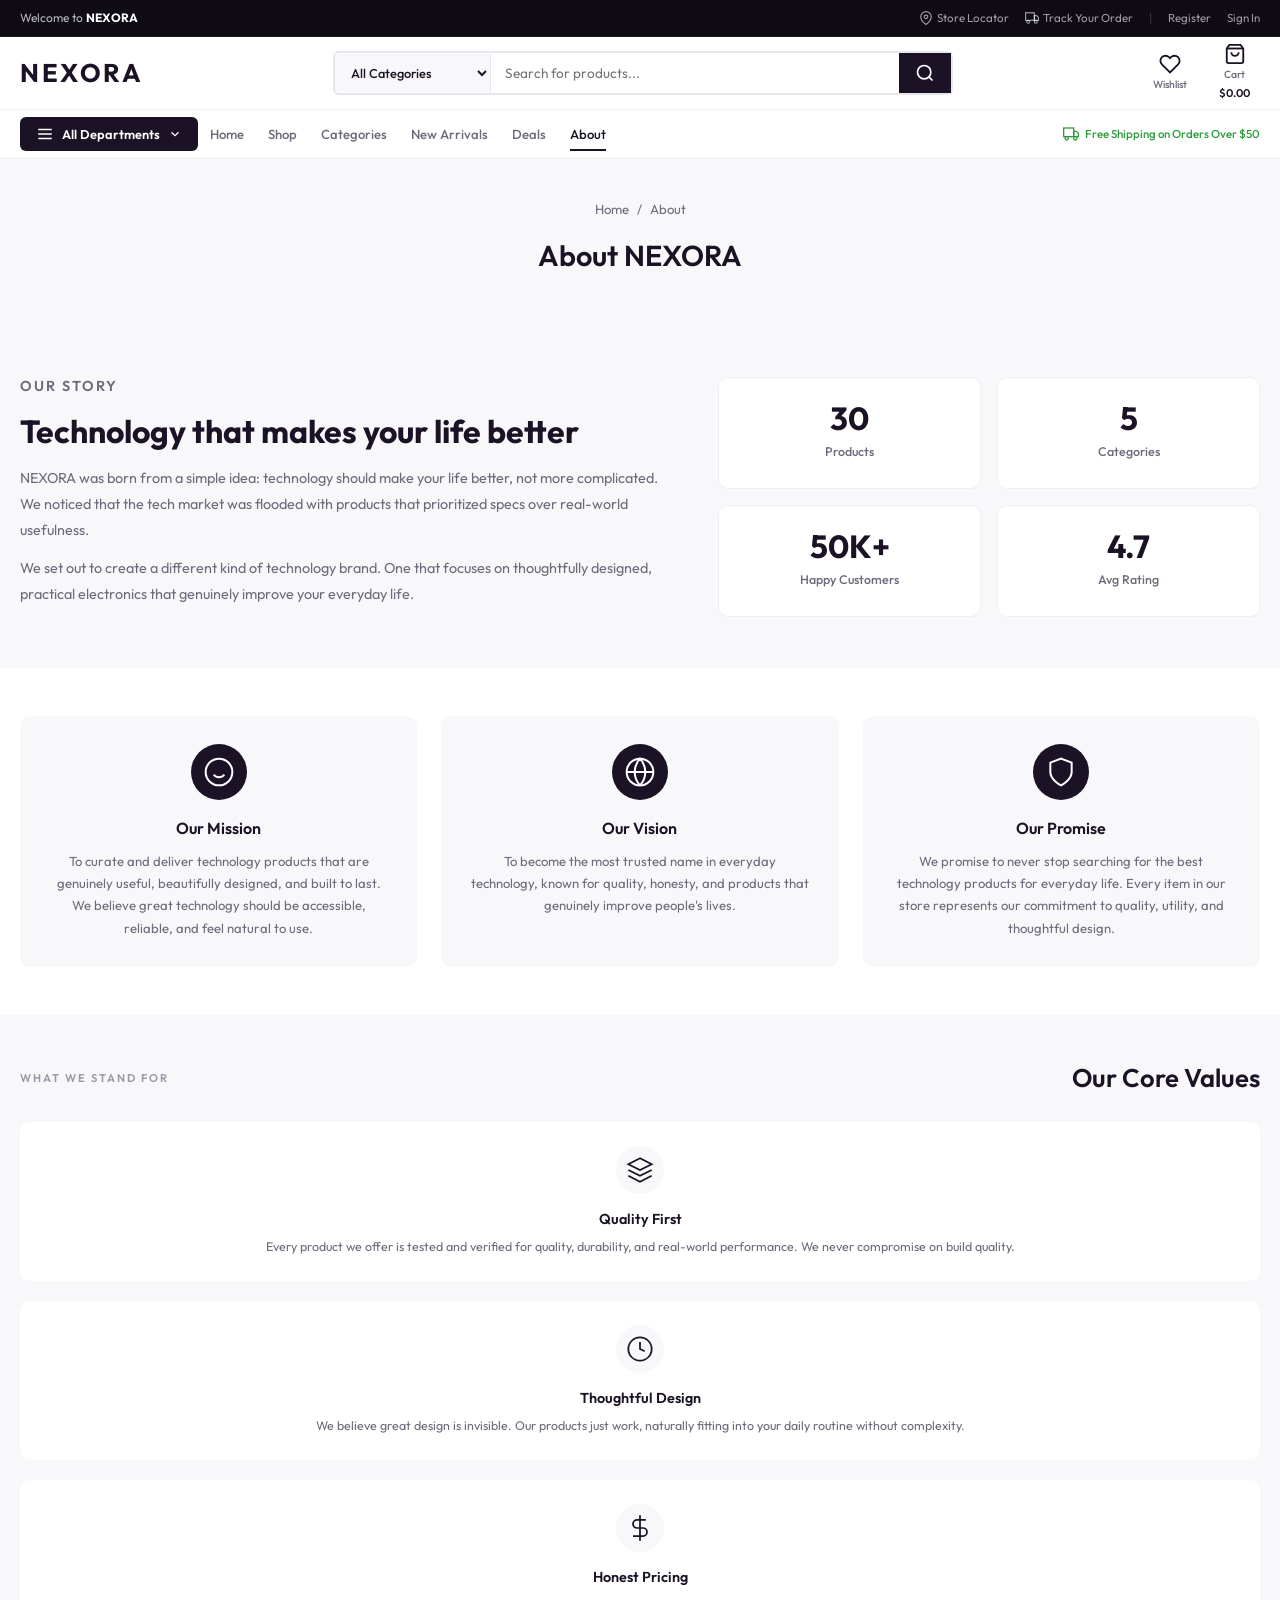
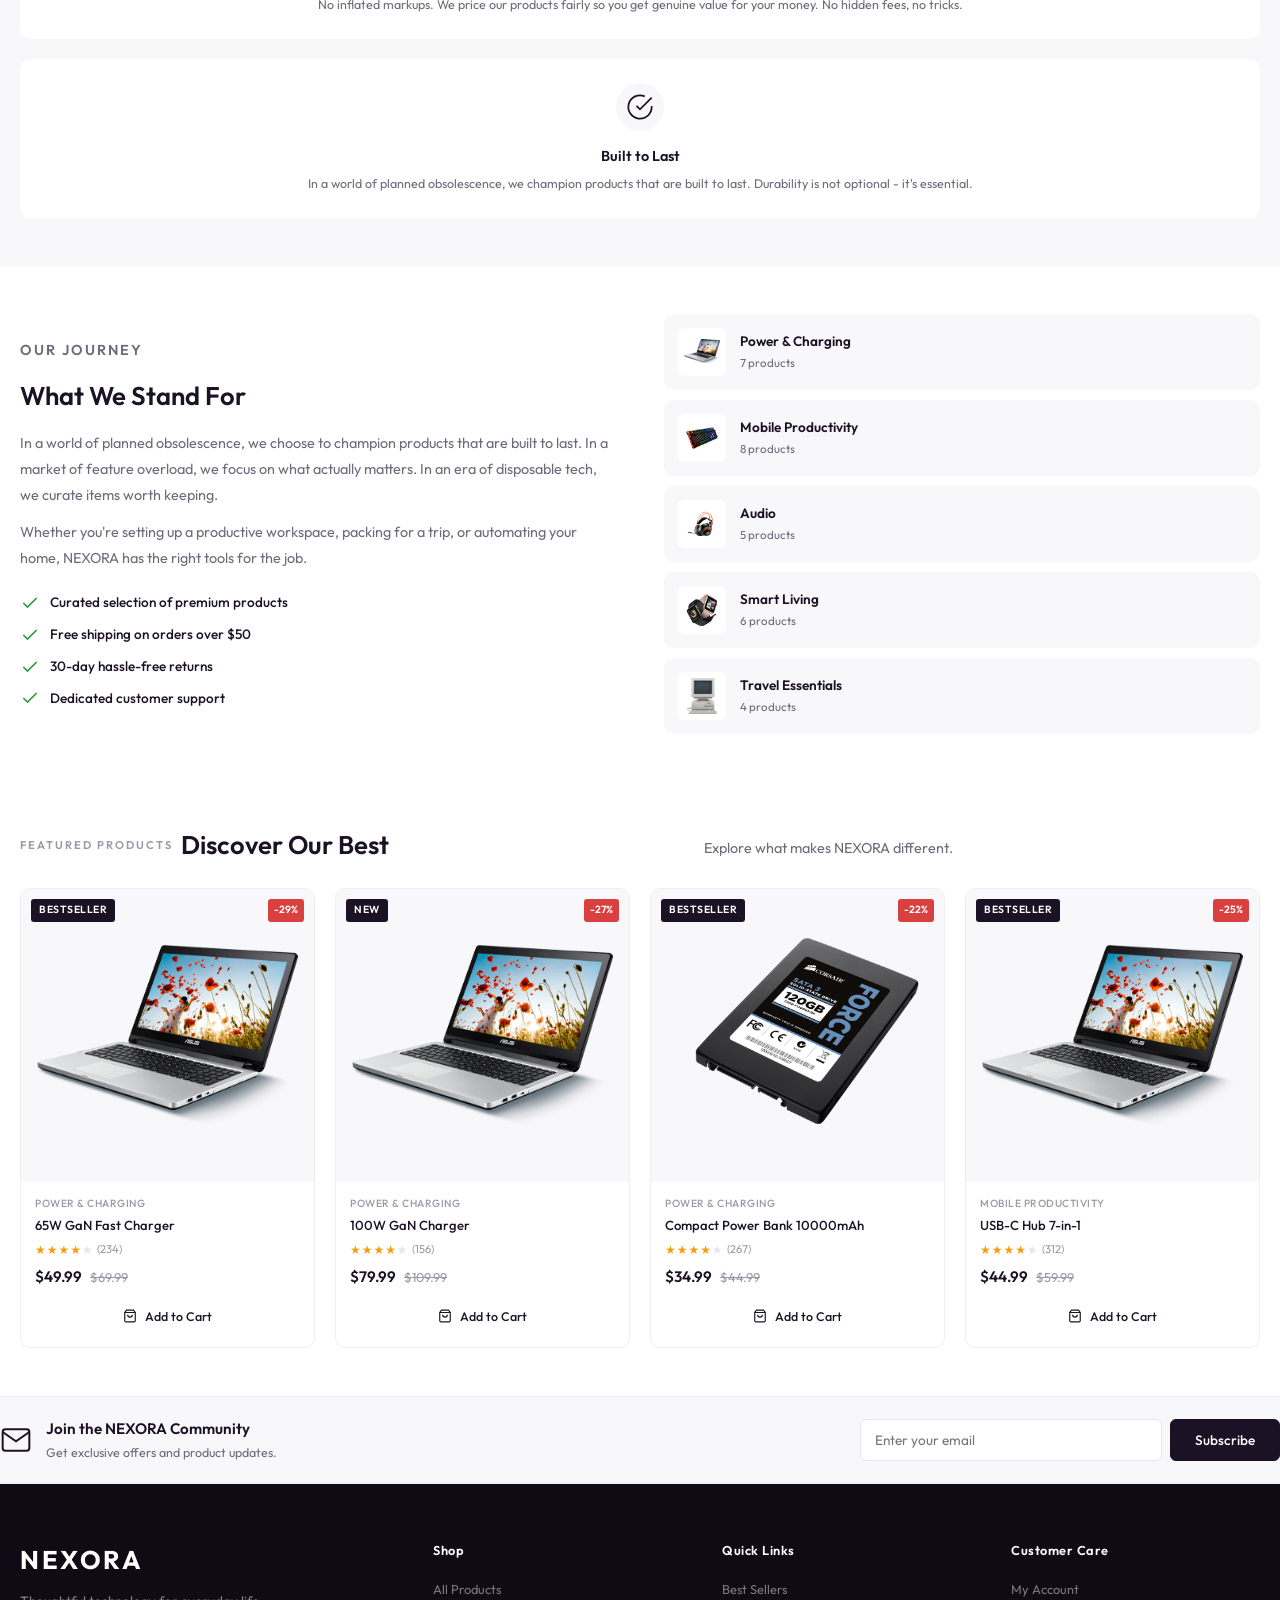
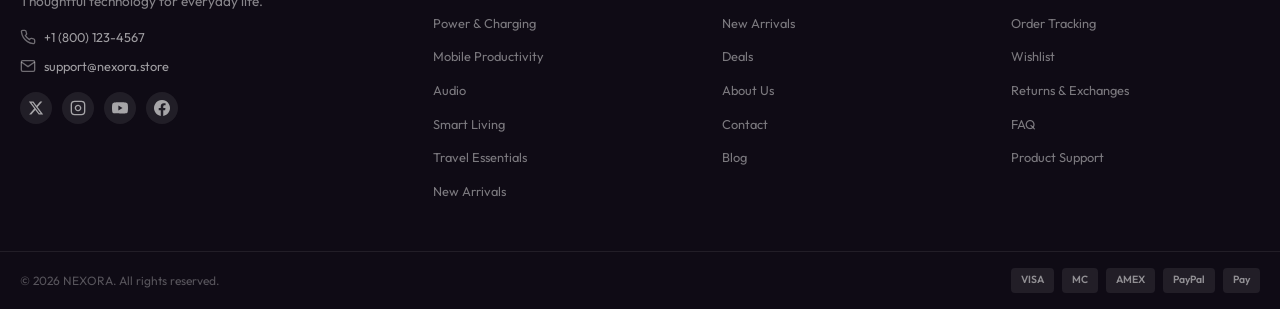
==== commit cfc0e9b2: "feat: responsive fixes, mobile menu fix, support page, utility links - Fixed mobile menu not showing" ====
--- a/about.html
+++ b/about.html
@@ -33,11 +33,11 @@
           </div>
           <div class="about-hero-stats">
             <div class="about-stat">
-              <span class="about-stat-number" data-count="${PRODUCTS.length}">${PRODUCTS.length}</span>
+              <span class="about-stat-number" data-count="">0</span>
               <span class="about-stat-label">Products</span>
             </div>
             <div class="about-stat">
-              <span class="about-stat-number" data-count="${CATEGORIES.length}">${CATEGORIES.length}</span>
+              <span class="about-stat-number" data-count="">0</span>
               <span class="about-stat-label">Categories</span>
             </div>
             <div class="about-stat">
@@ -202,6 +202,12 @@
     document.addEventListener("DOMContentLoaded", async () => {
       initHeader();
       APP.init();
+
+      const statNumbers = document.querySelectorAll(".about-stat-number[data-count]");
+      statNumbers[0].dataset.count = PRODUCTS.length;
+      statNumbers[0].textContent = PRODUCTS.length;
+      statNumbers[1].dataset.count = CATEGORIES.length;
+      statNumbers[1].textContent = CATEGORIES.length;
 
       const showcase = document.getElementById("about-category-showcase");
       if (showcase) {
--- a/css/style.css
+++ b/css/style.css
@@ -176,8 +176,9 @@
   align-items: center;
   border: 2px solid var(--border);
   border-radius: var(--radius-sm);
-  overflow: hidden;
+  overflow: visible;
   transition: border-color var(--transition);
+  position: relative;
 }
 
 .header-search:focus-within {
@@ -280,8 +281,7 @@
 .search-results-dropdown {
   position: absolute;
   top: 100%;
-  left: 50%;
-  transform: translateX(-50%);
+  left: 0;
   width: 100%;
   max-width: 620px;
   background: #fff;
@@ -292,10 +292,15 @@
   overflow-y: auto;
   display: none;
   z-index: 1001;
+  opacity: 0;
+  transform: translateY(-6px);
+  transition: opacity 0.2s ease, transform 0.2s ease;
 }
 
 .search-results-dropdown.active {
   display: block;
+  opacity: 1;
+  transform: translateY(0);
 }
 
 .search-dd-item {
@@ -303,11 +308,26 @@
   align-items: center;
   gap: 12px;
   padding: 10px 16px;
-  transition: background var(--transition);
-}
-
-.search-dd-item:hover {
-  background: var(--bg-alt);
+  transition: background var(--transition), opacity 0.15s ease, transform 0.15s ease;
+  opacity: 0;
+  transform: translateX(-8px);
+  animation: search-dd-slide-in 0.2s ease forwards;
+}
+
+.search-dd-item:nth-child(1) { animation-delay: 0.03s; }
+.search-dd-item:nth-child(2) { animation-delay: 0.06s; }
+.search-dd-item:nth-child(3) { animation-delay: 0.09s; }
+.search-dd-item:nth-child(4) { animation-delay: 0.12s; }
+.search-dd-item:nth-child(5) { animation-delay: 0.15s; }
+.search-dd-item:nth-child(6) { animation-delay: 0.18s; }
+.search-dd-item:nth-child(7) { animation-delay: 0.21s; }
+.search-dd-item:nth-child(8) { animation-delay: 0.24s; }
+
+@keyframes search-dd-slide-in {
+  to {
+    opacity: 1;
+    transform: translateX(0);
+  }
 }
 
 .search-dd-img {
@@ -353,10 +373,14 @@
   font-weight: 500;
   color: var(--primary);
   border-top: 1px solid var(--border-light);
+  opacity: 0;
+  animation: search-dd-slide-in 0.25s ease forwards;
+  animation-delay: 0.28s;
 }
 
 .search-dd-viewall:hover {
   background: var(--bg-alt);
+  color: var(--primary);
 }
 
 .search-dd-empty {
@@ -364,6 +388,74 @@
   text-align: center;
   color: var(--text-muted);
   font-size: 0.85rem;
+  animation: search-empty-fade 0.25s ease;
+}
+
+@keyframes search-empty-fade {
+  from { opacity: 0; transform: translateY(-4px); }
+  to { opacity: 1; transform: translateY(0); }
+}
+
+/* Search Loading Overlay */
+.search-loading-overlay {
+  display: flex;
+  align-items: center;
+  justify-content: center;
+  padding: 28px 0;
+}
+
+.search-spinner {
+  display: flex;
+  flex-direction: column;
+  align-items: center;
+  gap: 14px;
+}
+
+.spinner-ring {
+  position: absolute;
+  width: 28px;
+  height: 28px;
+  border-radius: 50%;
+  border: 2.5px solid transparent;
+  animation: spinner-rotate 1.2s cubic-bezier(0.5, 0, 0.5, 1) infinite;
+}
+
+.spinner-ring:nth-child(1) {
+  border-top-color: var(--primary);
+  animation-delay: -0.45s;
+}
+
+.spinner-ring:nth-child(2) {
+  width: 22px;
+  height: 22px;
+  border-right-color: var(--primary);
+  animation-delay: -0.3s;
+  animation-direction: reverse;
+}
+
+.spinner-ring:nth-child(3) {
+  width: 16px;
+  height: 16px;
+  border-bottom-color: var(--primary);
+  animation-delay: -0.15s;
+}
+
+.spinner-text {
+  margin-top: 36px;
+  font-size: 0.75rem;
+  color: var(--text-muted);
+  letter-spacing: 0.5px;
+  animation: spinner-pulse 1.5s ease-in-out infinite;
+}
+
+@keyframes spinner-rotate {
+  0% { transform: rotate(0deg); }
+  100% { transform: rotate(360deg); }
+}
+
+@keyframes spinner-pulse {
+  0%, 100% { opacity: 0.4; }
+  50% { opacity: 1; }
 }
 
 /* ==============================
@@ -2404,7 +2496,7 @@
   display: grid;
   grid-template-columns: 1fr 1fr;
   gap: 0;
-  min-width: 600px;
+  min-width: 320px;
 }
 
 .quickview-image {
@@ -2485,6 +2577,12 @@
 
 .breadcrumb a:hover {
   color: var(--primary);
+}
+
+.page-subtitle {
+  color: var(--text-muted);
+  font-size: 0.9rem;
+  margin-top: 4px;
 }
 
 /* ==============================
--- a/css/components.css
+++ b/css/components.css
@@ -993,6 +993,7 @@
 .about-hero {
   background: var(--bg-alt);
   padding: 48px 0;
+  overflow: hidden;
 }
 
 .about-hero-grid {
@@ -1000,6 +1001,7 @@
   grid-template-columns: 1.2fr 1fr;
   gap: 48px;
   align-items: center;
+  overflow: hidden;
 }
 
 .about-hero-eyebrow {
@@ -1254,8 +1256,8 @@
   color: var(--text-muted);
 }
 
-.about-values {
-  display: block;
+.about-values-grid {
+  grid-template-columns: 1fr;
 }
 
 /* Contact Page */
@@ -1439,3 +1441,411 @@
     flex-wrap: wrap;
   }
 }
+
+/* Cart & Wishlist Clear / Remove Buttons */
+.cart-items-header {
+  display: flex;
+  align-items: center;
+  justify-content: space-between;
+  margin-bottom: 8px;
+  padding-bottom: 12px;
+  border-bottom: 1px solid var(--border-light);
+}
+
+.cart-items-header h2 {
+  font-size: 1rem;
+  font-weight: 600;
+}
+
+.cart-clear-btn,
+.wishlist-clear-btn {
+  display: inline-flex;
+  align-items: center;
+  gap: 6px;
+  padding: 6px 14px;
+  border: 1px solid var(--border);
+  border-radius: var(--radius-sm);
+  background: transparent;
+  color: var(--text-light);
+  font-size: 0.78rem;
+  font-weight: 500;
+  cursor: pointer;
+  transition: all var(--transition);
+}
+
+.cart-clear-btn:hover,
+.wishlist-clear-btn:hover {
+  color: var(--error);
+  border-color: var(--error);
+  background: rgba(234, 67, 53, 0.06);
+}
+
+.cart-clear-btn svg,
+.wishlist-clear-btn svg {
+  flex-shrink: 0;
+}
+
+.section-header {
+  display: flex;
+  align-items: center;
+  justify-content: space-between;
+  flex-wrap: wrap;
+  gap: 8px;
+  margin-bottom: 20px;
+}
+
+.cart-item-delete {
+  display: flex;
+  align-items: center;
+  justify-content: center;
+  width: 32px;
+  height: 32px;
+  border: none;
+  border-radius: var(--radius-sm);
+  background: transparent;
+  color: var(--text-light);
+  cursor: pointer;
+  transition: all var(--transition);
+}
+
+.cart-item-delete:hover {
+  color: var(--error);
+  background: rgba(234, 67, 53, 0.08);
+}
+
+.cart-item-unit-price {
+  display: flex;
+  align-items: center;
+  gap: 8px;
+}
+
+.cart-item-discount-badge {
+  font-size: 0.7rem;
+  font-weight: 600;
+  color: var(--error);
+  background: rgba(234, 67, 53, 0.1);
+  padding: 2px 6px;
+  border-radius: var(--radius-xs);
+}
+
+.cart-item-compare {
+  font-size: 0.8rem;
+  color: var(--text-light);
+  text-decoration: line-through;
+}
+
+.cart-item-total {
+  font-weight: 600;
+  font-size: 0.85rem;
+  color: var(--text);
+  min-width: 70px;
+  text-align: right;
+}
+
+.wishlist-remove-btn {
+  background: rgba(255,255,255,0.9) !important;
+  color: var(--error) !important;
+}
+
+.wishlist-remove-btn:hover {
+  background: var(--error) !important;
+  color: #fff !important;
+}
+
+/* ==============================
+   MY ACCOUNT PAGE
+   ============================== */
+.account-layout {
+  display: grid;
+  grid-template-columns: 240px 1fr;
+  gap: 28px;
+  padding: 28px 0 56px;
+}
+
+.account-sidebar {
+  position: sticky;
+  top: 160px;
+  align-self: start;
+}
+
+.account-user-card {
+  display: flex;
+  flex-direction: column;
+  align-items: center;
+  gap: 10px;
+  padding: 24px;
+  background: var(--bg-alt);
+  border-radius: var(--radius);
+  margin-bottom: 16px;
+  text-align: center;
+}
+
+.account-user-avatar {
+  width: 56px;
+  height: 56px;
+  background: var(--primary);
+  color: #fff;
+  border-radius: 50%;
+  display: flex;
+  align-items: center;
+  justify-content: center;
+  font-size: 1.1rem;
+  font-weight: 600;
+  flex-shrink: 0;
+}
+
+.account-user-avatar.guest {
+  background: var(--text-light);
+  font-size: 1.4rem;
+}
+
+.account-user-info h3 {
+  font-size: 0.95rem;
+  font-weight: 600;
+  color: var(--primary);
+  margin-bottom: 2px;
+}
+
+.account-user-info p {
+  font-size: 0.78rem;
+  color: var(--text-muted);
+}
+
+.account-nav {
+  display: flex;
+  flex-direction: column;
+  background: #fff;
+  border: 1px solid var(--border-light);
+  border-radius: var(--radius);
+  overflow: hidden;
+}
+
+.account-nav-btn {
+  display: flex;
+  align-items: center;
+  gap: 10px;
+  padding: 12px 16px;
+  font-size: 0.85rem;
+  font-weight: 500;
+  color: var(--text-muted);
+  text-align: left;
+  transition: all var(--transition);
+  border: none;
+  background: none;
+  border-left: 3px solid transparent;
+}
+
+.account-nav-btn:hover {
+  background: var(--bg-alt);
+  color: var(--primary);
+}
+
+.account-nav-btn.active {
+  background: var(--bg-alt);
+  color: var(--primary);
+  font-weight: 600;
+  border-left-color: var(--primary);
+}
+
+.account-nav-btn svg {
+  flex-shrink: 0;
+  color: inherit;
+}
+
+.account-main {
+  min-height: 300px;
+}
+
+.account-section {
+  background: #fff;
+  border: 1px solid var(--border-light);
+  border-radius: var(--radius);
+  padding: 24px;
+}
+
+.account-section h2 {
+  font-size: 1.1rem;
+  font-weight: 600;
+  color: var(--primary);
+  margin-bottom: 16px;
+}
+
+.account-form {
+  display: flex;
+  flex-direction: column;
+  gap: 16px;
+}
+
+.form-row {
+  display: grid;
+  grid-template-columns: 1fr 1fr;
+  gap: 16px;
+}
+
+.form-row .form-group {
+  margin-bottom: 0;
+}
+
+.account-empty {
+  text-align: center;
+  padding: 48px 20px;
+  color: var(--text-muted);
+}
+
+.account-empty svg {
+  color: var(--text-light);
+  margin-bottom: 16px;
+}
+
+.account-empty h3 {
+  font-size: 1rem;
+  font-weight: 600;
+  color: var(--primary);
+  margin-bottom: 6px;
+}
+
+.account-empty p {
+  font-size: 0.85rem;
+  color: var(--text-muted);
+  margin-bottom: 16px;
+}
+
+/* Orders */
+.orders-list {
+  display: flex;
+  flex-direction: column;
+  gap: 12px;
+}
+
+.order-card {
+  border: 1px solid var(--border-light);
+  border-radius: var(--radius);
+  overflow: hidden;
+}
+
+.order-header {
+  display: flex;
+  align-items: center;
+  justify-content: space-between;
+  padding: 14px 16px;
+  background: var(--bg-alt);
+  border-bottom: 1px solid var(--border-light);
+}
+
+.order-id {
+  font-size: 0.82rem;
+  font-weight: 600;
+  color: var(--primary);
+  font-family: monospace;
+}
+
+.order-status {
+  font-size: 0.72rem;
+  font-weight: 600;
+  padding: 3px 10px;
+  border-radius: 20px;
+  text-transform: capitalize;
+}
+
+.order-status--completed,
+.order-status--delivered {
+  background: rgba(45,156,60,0.1);
+  color: var(--success);
+}
+
+.order-status--processing,
+.order-status--pending {
+  background: rgba(230,168,23,0.1);
+  color: var(--warning);
+}
+
+.order-status--cancelled {
+  background: rgba(217,64,64,0.1);
+  color: var(--error);
+}
+
+.order-items {
+  padding: 0 16px;
+}
+
+.order-item {
+  display: flex;
+  align-items: center;
+  justify-content: space-between;
+  gap: 12px;
+  padding: 10px 0;
+  border-bottom: 1px solid var(--border-light);
+  font-size: 0.82rem;
+}
+
+.order-item:last-child {
+  border-bottom: none;
+}
+
+.order-item span:first-child {
+  flex: 1;
+  font-weight: 500;
+  color: var(--text);
+}
+
+.order-item span:nth-child(2) {
+  color: var(--text-muted);
+  font-size: 0.78rem;
+}
+
+.order-item span:last-child {
+  font-weight: 600;
+  color: var(--primary);
+  white-space: nowrap;
+}
+
+.order-footer {
+  display: flex;
+  align-items: center;
+  justify-content: space-between;
+  padding: 12px 16px;
+  background: var(--bg-alt);
+  border-top: 1px solid var(--border-light);
+}
+
+.order-date {
+  font-size: 0.75rem;
+  color: var(--text-light);
+}
+
+.order-total {
+  font-size: 0.85rem;
+  font-weight: 600;
+  color: var(--primary);
+}
+
+/* Danger Zone */
+.account-danger-zone {
+  border: 1px solid rgba(217,64,64,0.3);
+  border-radius: var(--radius);
+  padding: 20px;
+}
+
+.account-danger-zone h3 {
+  font-size: 0.9rem;
+  font-weight: 600;
+  color: var(--error);
+  margin-bottom: 6px;
+}
+
+.account-danger-zone p {
+  font-size: 0.82rem;
+  color: var(--text-muted);
+  margin-bottom: 14px;
+}
+
+.btn-danger {
+  background: var(--error);
+  color: #fff;
+  border-color: var(--error);
+}
+
+.btn-danger:hover {
+  background: #c03030;
+  border-color: #c03030;
+}
--- a/css/responsive.css
+++ b/css/responsive.css
@@ -35,6 +35,10 @@
     flex: 0 0 220px;
   }
 
+  .products-grid {
+    grid-template-columns: repeat(3, 1fr);
+  }
+
   .featured-layout {
     grid-template-columns: 240px 1fr;
   }
@@ -85,6 +89,64 @@
 
   .nav-shipping-msg {
     display: none;
+  }
+
+  .about-hero-grid {
+    grid-template-columns: 1fr 1fr;
+    gap: 36px;
+  }
+
+  .about-mission-grid {
+    grid-template-columns: repeat(3, 1fr);
+  }
+
+  .about-values-grid {
+    grid-template-columns: repeat(2, 1fr);
+  }
+
+  .about-story-grid {
+    grid-template-columns: 1fr 1fr;
+    gap: 36px;
+  }
+
+  .contact-layout {
+    grid-template-columns: 1fr 1fr;
+    gap: 32px;
+  }
+
+  .support-contact-grid {
+    grid-template-columns: repeat(2, 1fr);
+  }
+
+  .support-articles-grid {
+    grid-template-columns: 1fr;
+  }
+
+  .returns-policy-grid {
+    grid-template-columns: repeat(2, 1fr);
+  }
+
+  .account-layout {
+    grid-template-columns: 220px 1fr;
+  }
+
+  .support-account-grid {
+    grid-template-columns: 1fr 1fr;
+  }
+
+  .support-search-bar {
+    flex-direction: column;
+    align-items: stretch;
+    padding: 12px;
+  }
+
+  .support-search-bar input {
+    padding: 12px 0;
+  }
+
+  .tracking-result-header {
+    flex-wrap: wrap;
+    gap: 10px;
   }
 }
 
@@ -98,11 +160,13 @@
 
   /* ===== MOBILE HEADER ===== */
   .header {
-    background: #F5C518;
-    border-bottom: none;
+    background: #fff;
+    border-bottom: 1px solid var(--border-light);
     position: sticky;
     top: 0;
     z-index: 1000;
+    backdrop-filter: none;
+    -webkit-backdrop-filter: none;
   }
 
   .header-inner {
@@ -113,7 +177,7 @@
 
   .logo-text {
     font-size: 1.3rem;
-    color: #1B1325;
+    color: var(--primary);
   }
 
   .header-search {
@@ -135,11 +199,11 @@
 
   .header-action-link {
     padding: 8px;
-    color: #1B1325;
+    color: var(--primary);
   }
 
   .header-action-link svg {
-    stroke: #1B1325;
+    stroke: var(--primary);
   }
 
   .mobile-search-link {
@@ -165,7 +229,7 @@
   }
 
   .hamburger-line {
-    background: #1B1325;
+    background: var(--primary);
   }
 
   /* Hamburger X */
@@ -273,6 +337,8 @@
 
   /* ===== DRAWER BODY ===== */
   .mobile-drawer-body {
+    display: flex;
+    flex-direction: column;
     flex: 1;
     overflow-y: auto;
     overflow-x: hidden;
@@ -305,6 +371,7 @@
   }
 
   .mobile-drawer-sep {
+    display: block;
     height: 1px;
     background: var(--border-light);
     margin: 4px 22px;
@@ -317,6 +384,7 @@
   }
 
   .mobile-drawer-cat {
+    display: block;
     border-bottom: 1px solid var(--border-light);
   }
 
@@ -342,6 +410,7 @@
   }
 
   .mobile-drawer-chevron {
+    display: inline-block;
     flex-shrink: 0;
     color: #bbb;
     transition: transform 0.25s ease;
@@ -353,6 +422,7 @@
 
   /* ===== SUBCATEGORY ACCORDION ===== */
   .mobile-drawer-sub {
+    display: block;
     max-height: 0;
     overflow: hidden;
     transition: max-height 0.3s ease;
@@ -373,9 +443,10 @@
 
   /* ===== DRAWER FOOTER ===== */
   .mobile-drawer-footer {
+    display: block;
     flex-shrink: 0;
     position: relative;
-    background: #F5C518;
+    background: var(--primary);
     padding: 28px 22px 18px;
     text-align: center;
   }
@@ -422,9 +493,10 @@
   }
 
   .mobile-drawer-footer-link {
+    display: inline-block;
     font-size: 0.75rem;
     font-weight: 500;
-    color: #1B1325;
+    color: #fff;
     opacity: 0.7;
     transition: opacity var(--transition);
   }
@@ -433,7 +505,7 @@
     opacity: 1;
   }
 
-  /* ===== OTHER MOBILE ADJUSTMENTS ===== */
+  /* ===== HERO ===== */
   .hero-layout {
     grid-template-columns: 1fr;
   }
@@ -496,6 +568,74 @@
     margin-bottom: 6px;
   }
 
+  .hero-dots {
+    bottom: 12px;
+  }
+
+  /* ===== PRODUCT GRID ===== */
+  .products-grid {
+    grid-template-columns: repeat(2, 1fr);
+    gap: 12px;
+  }
+
+  .product-card-image {
+    aspect-ratio: 1;
+  }
+
+  .product-card-info {
+    padding: 12px;
+  }
+
+  .product-card-name {
+    font-size: 0.78rem;
+  }
+
+  .product-card-category {
+    font-size: 0.6rem;
+  }
+
+  /* ===== PRODUCT DETAIL ===== */
+  .product-detail-grid {
+    grid-template-columns: 1fr;
+    gap: 24px;
+    margin-bottom: 32px;
+  }
+
+  .product-gallery {
+    position: static;
+  }
+
+  .product-main-image {
+    aspect-ratio: 4/3;
+  }
+
+  .product-thumbnails {
+    overflow-x: auto;
+    -webkit-overflow-scrolling: touch;
+    gap: 6px;
+  }
+
+  .product-info h1 {
+    font-size: 1.3rem;
+  }
+
+  .product-tabs {
+    margin-top: 24px;
+  }
+
+  .tabs-nav {
+    overflow-x: auto;
+    -webkit-overflow-scrolling: touch;
+    flex-wrap: nowrap;
+  }
+
+  .tab-btn {
+    white-space: nowrap;
+    padding: 10px 14px;
+    font-size: 0.8rem;
+  }
+
+  /* ===== PROMO CARDS ===== */
   .promo-cards-grid {
     grid-template-columns: 1fr;
     gap: 12px;
@@ -519,6 +659,7 @@
     font-size: 0.7rem;
   }
 
+  /* ===== FEATURED ===== */
   .featured-layout {
     grid-template-columns: 1fr;
   }
@@ -537,6 +678,11 @@
     font-size: 0.8rem;
   }
 
+  .featured-tabs-header {
+    flex-wrap: wrap;
+  }
+
+  /* ===== THREE COL ===== */
   .three-col-layout {
     grid-template-columns: 1fr;
   }
@@ -549,6 +695,7 @@
     display: none;
   }
 
+  /* ===== SHOWCASE ===== */
   .showcase-grid {
     grid-template-columns: 1fr;
   }
@@ -557,6 +704,7 @@
     display: none;
   }
 
+  /* ===== NEWSLETTER ===== */
   .newsletter-strip-inner {
     flex-direction: column;
     text-align: center;
@@ -572,10 +720,12 @@
     width: 100%;
   }
 
+  /* ===== BLOG ===== */
   .blog-grid {
     grid-template-columns: 1fr;
   }
 
+  /* ===== FOOTER ===== */
   .footer-main {
     grid-template-columns: 1fr;
     gap: 28px;
@@ -591,6 +741,7 @@
     text-align: center;
   }
 
+  /* ===== SECTIONS ===== */
   .section {
     padding: 36px 0;
   }
@@ -607,6 +758,15 @@
     font-size: 1.4rem;
   }
 
+  .breadcrumb {
+    font-size: 0.75rem;
+  }
+
+  .page-subtitle {
+    font-size: 0.8rem;
+  }
+
+  /* ===== QUICKVIEW ===== */
   .quickview {
     grid-template-columns: 1fr;
     min-width: auto;
@@ -616,6 +776,7 @@
     max-height: 220px;
   }
 
+  /* ===== NEW ARRIVALS ===== */
   .na-hero-card {
     grid-template-columns: 1fr;
   }
@@ -641,6 +802,11 @@
     flex-direction: column;
   }
 
+  .na-hero-actions .btn {
+    width: 100%;
+  }
+
+  /* ===== DEALS ===== */
   .deals-banner-card {
     grid-template-columns: 1fr;
   }
@@ -682,6 +848,231 @@
     flex-shrink: 0;
   }
 
+  /* ===== CATEGORIES PAGE ===== */
+  .categories-page-grid {
+    grid-template-columns: repeat(2, 1fr);
+  }
+
+  /* ===== ABOUT PAGE ===== */
+  .about-hero-grid {
+    grid-template-columns: 1fr;
+    gap: 28px;
+  }
+
+  .about-hero-text h2 {
+    font-size: 1.5rem;
+  }
+
+  .about-hero-stats {
+    grid-template-columns: 1fr 1fr;
+  }
+
+  .about-mission-grid {
+    grid-template-columns: 1fr;
+  }
+
+  .about-values-grid {
+    grid-template-columns: 1fr;
+  }
+
+  .about-story-grid {
+    grid-template-columns: 1fr;
+    gap: 28px;
+  }
+
+  /* ===== CONTACT PAGE ===== */
+  .contact-layout {
+    grid-template-columns: 1fr;
+    gap: 28px;
+  }
+
+  /* ===== CART PAGE ===== */
+  .cart-item {
+    grid-template-columns: 60px 1fr;
+    gap: 10px;
+  }
+
+  .cart-item-actions {
+    grid-column: 1 / -1;
+    justify-content: space-between;
+  }
+
+  .cart-summary {
+    max-width: 100%;
+  }
+
+  /* ===== MODAL ===== */
+  .modal {
+    margin: 16px;
+    max-height: calc(100vh - 32px);
+  }
+
+  /* ===== SEARCH DROPDOWN ===== */
+  .search-results-dropdown {
+    max-width: 100%;
+    position: fixed;
+    top: auto;
+    left: 16px;
+    right: 16px;
+    width: auto;
+  }
+
+  /* ===== TOAST / SCROLL-TOP / CHAT OVERLAP ===== */
+  .toast {
+    bottom: 80px;
+    left: 16px;
+    right: 16px;
+    transform: translateX(0) translateY(20px);
+    max-width: none;
+  }
+
+  .toast-show {
+    transform: translateX(0) translateY(0);
+  }
+
+  .scroll-top {
+    bottom: 20px;
+    right: 20px;
+    width: 40px;
+    height: 40px;
+  }
+
+  /* ===== ABOUT PAGE ===== */
+  .about-content {
+    padding: 28px 16px;
+  }
+
+  /* ===== PRODUCT SUPPORT (support page) ===== */
+  .support-contact-grid {
+    grid-template-columns: 1fr;
+  }
+
+  .returns-policy-grid {
+    grid-template-columns: 1fr;
+  }
+
+  .support-quick-grid {
+    grid-template-columns: repeat(2, 1fr);
+  }
+
+  .tracking-details {
+    grid-template-columns: 1fr;
+  }
+
+  .returns-form-grid {
+    grid-template-columns: 1fr;
+  }
+
+  .support-section-header {
+    flex-direction: column;
+    gap: 12px;
+  }
+
+  .support-account-grid {
+    grid-template-columns: 1fr;
+  }
+
+  .support-form-row {
+    flex-direction: column;
+    align-items: flex-start;
+    gap: 10px;
+  }
+
+  .tracking-result-header {
+    flex-direction: column;
+    gap: 10px;
+  }
+
+  .tracking-step {
+    gap: 12px;
+    padding-bottom: 18px;
+  }
+
+  .tracking-step-content h4 {
+    font-size: 0.82rem;
+  }
+
+  .tracking-step-content p {
+    font-size: 0.75rem;
+  }
+
+  .support-contact-form-card {
+    padding: 20px;
+  }
+
+  .support-account-grid .account-login-card {
+    overflow: visible;
+  }
+
+  .account-card-tabs {
+    overflow-x: auto;
+    -webkit-overflow-scrolling: touch;
+  }
+
+  .account-tab {
+    white-space: nowrap;
+    flex-shrink: 0;
+  }
+
+  /* ===== ACCOUNT LAYOUT (my-account page) ===== */
+  .account-layout {
+    grid-template-columns: 1fr;
+  }
+
+  .account-nav {
+    display: flex;
+    overflow-x: auto;
+    -webkit-overflow-scrolling: touch;
+    gap: 0;
+    border-bottom: 1px solid var(--border-light);
+    padding-bottom: 0;
+  }
+
+  .account-nav-btn {
+    white-space: nowrap;
+    padding: 10px 16px;
+    font-size: 0.82rem;
+    border-bottom: 2px solid transparent;
+    margin-bottom: -1px;
+  }
+
+  .account-user-card {
+    flex-direction: row;
+    align-items: center;
+    gap: 14px;
+    padding: 16px;
+    border-bottom: 1px solid var(--border-light);
+    border-right: none;
+  }
+
+  .account-section h2 {
+    font-size: 1.1rem;
+  }
+
+  .form-row {
+    grid-template-columns: 1fr;
+  }
+
+  .order-card {
+    padding: 16px;
+  }
+
+  .order-header {
+    flex-direction: column;
+    gap: 8px;
+  }
+
+  .order-item {
+    flex-wrap: wrap;
+    gap: 6px;
+  }
+
+  .order-footer {
+    flex-direction: column;
+    gap: 6px;
+  }
+
+  /* ===== PROMO POPUP ===== */
   .promo-popup-content {
     grid-template-columns: 1fr;
   }
@@ -692,6 +1083,23 @@
 
   .promo-popup-text {
     padding: 28px 20px;
+  }
+
+  /* ===== LIVE CHAT WIDGET ===== */
+  .live-chat-widget {
+    bottom: 20px;
+    right: 20px;
+  }
+
+  .live-chat-btn {
+    width: 48px;
+    height: 48px;
+  }
+
+  .live-chat-window {
+    width: calc(100vw - 56px);
+    right: 0;
+    bottom: 64px;
   }
 }
 
@@ -775,9 +1183,48 @@
     font-size: 0.9rem;
   }
 
-  .hero-actions .btn {
+  .hero-slide-content .btn {
     padding: 8px 16px;
     font-size: 0.78rem;
+  }
+
+  .products-grid {
+    grid-template-columns: repeat(2, 1fr);
+    gap: 10px;
+  }
+
+  .product-card-info {
+    padding: 10px;
+  }
+
+  .product-card-name {
+    font-size: 0.75rem;
+    margin-bottom: 4px;
+  }
+
+  .product-card-price {
+    flex-direction: column;
+    align-items: flex-start;
+    gap: 2px;
+  }
+
+  .price-current {
+    font-size: 0.88rem;
+  }
+
+  .btn-add-to-cart {
+    padding: 7px 10px;
+    font-size: 0.7rem;
+  }
+
+  .product-card-actions {
+    opacity: 1;
+    transform: translateX(0);
+  }
+
+  .product-action-btn {
+    width: 30px;
+    height: 30px;
   }
 
   .promo-card {
@@ -794,29 +1241,6 @@
     font-size: 0.8rem;
   }
 
-  .product-card-info {
-    padding: 10px;
-  }
-
-  .product-card-name {
-    font-size: 0.75rem;
-  }
-
-  .product-card-price {
-    flex-direction: column;
-    align-items: flex-start;
-    gap: 2px;
-  }
-
-  .price-current {
-    font-size: 0.88rem;
-  }
-
-  .btn-add-to-cart {
-    padding: 7px 10px;
-    font-size: 0.7rem;
-  }
-
   .compact-row {
     padding: 8px 0;
   }
@@ -840,6 +1264,30 @@
 
   .showcase-col-header h3 {
     font-size: 0.82rem;
+  }
+
+  .product-detail {
+    padding: 16px 0 32px;
+  }
+
+  .product-main-image {
+    aspect-ratio: 1;
+  }
+
+  .product-info h1 {
+    font-size: 1.15rem;
+  }
+
+  .product-info-price .price-current {
+    font-size: 1.2rem;
+  }
+
+  .product-actions {
+    flex-wrap: wrap;
+  }
+
+  .product-actions .btn {
+    width: 100%;
   }
 
   .scroll-top {
@@ -861,37 +1309,178 @@
     flex-wrap: wrap;
   }
 
-  .promo-popup-form {
-    flex-direction: column;
-  }
-
-  .about-hero-grid {
-    grid-template-columns: 1fr;
-    gap: 28px;
-  }
-
-  .about-hero-text h2 {
-    font-size: 1.5rem;
+  .newsletter-strip-form {
+    flex-direction: column;
+  }
+
+  .newsletter-strip-form .btn {
+    width: 100%;
+  }
+
+  .section {
+    padding: 28px 0;
+  }
+
+  .section-title {
+    font-size: 1.15rem;
+  }
+
+  .categories-page-grid {
+    grid-template-columns: 1fr;
   }
 
   .about-hero-stats {
     grid-template-columns: 1fr 1fr;
-  }
-
-  .about-mission-grid {
-    grid-template-columns: 1fr;
-  }
-
-  .about-values-grid {
-    grid-template-columns: 1fr;
-  }
-
-  .about-story-grid {
-    grid-template-columns: 1fr;
-    gap: 28px;
+    gap: 10px;
+  }
+
+  .about-stat {
+    padding: 16px;
+  }
+
+  .about-stat-number {
+    font-size: 1.5rem;
+  }
+
+  .cart-item {
+    grid-template-columns: 56px 1fr;
+    gap: 8px;
+    padding: 12px 0;
+  }
+
+  .cart-item-image {
+    width: 56px;
+    height: 56px;
+  }
+
+  .cart-item-info h3 {
+    font-size: 0.8rem;
+  }
+
+  .cart-item-price {
+    font-size: 0.8rem;
+  }
+
+  .cart-item-total {
+    font-size: 0.8rem;
+    min-width: auto;
+  }
+
+  .cart-item-unit-price {
+    flex-direction: column;
+    align-items: flex-start;
+    gap: 4px;
+  }
+
+  .footer-payments {
+    flex-wrap: wrap;
+    justify-content: center;
+  }
+
+  .support-hero {
+    padding: 32px 0;
+  }
+
+  .support-hero-title {
+    font-size: 1.6rem;
+  }
+
+  .support-hero-desc {
+    font-size: 0.88rem;
+  }
+
+  .support-quick-grid {
+    grid-template-columns: 1fr;
+  }
+
+  .support-quick-card {
+    flex-direction: row;
+    text-align: left;
+    padding: 16px;
+    gap: 14px;
+  }
+
+  .support-quick-icon {
+    width: 44px;
+    height: 44px;
+    margin-bottom: 0;
+    flex-shrink: 0;
+  }
+
+  .support-search-bar .btn {
+    width: 100%;
+  }
+
+  .tracking-detail-card {
+    padding: 12px;
+  }
+
+  .tracking-detail-card h4 {
+    font-size: 0.78rem;
+  }
+
+  .tracking-detail-card p {
+    font-size: 0.75rem;
+  }
+
+  .support-contact-card {
+    padding: 20px;
+  }
+
+  .support-contact-card h4 {
+    font-size: 0.88rem;
+  }
+
+  .support-contact-card p {
+    font-size: 0.78rem;
+  }
+
+  .tracking-input-group .btn {
+    width: 100%;
+  }
+
+  .support-articles-grid {
+    grid-template-columns: 1fr;
+  }
+
+  .faq-filter {
+    overflow-x: auto;
+    flex-wrap: nowrap;
+    -webkit-overflow-scrolling: touch;
+    padding-bottom: 4px;
+  }
+
+  .faq-filter-btn {
+    white-space: nowrap;
+  }
+
+  .faq-question {
+    padding: 14px 16px;
+    font-size: 0.85rem;
+  }
+
+  .faq-answer p {
+    padding: 0 16px 14px;
+    font-size: 0.82rem;
+  }
+
+  .account-section {
+    padding: 0;
+  }
+
+  .account-form {
+    gap: 0;
   }
 
   .deals-banner-countdown .countdown-timer {
     display: inline-flex;
   }
+
+  .toast {
+    bottom: 72px;
+    left: 12px;
+    right: 12px;
+    font-size: 0.78rem;
+    padding: 8px 16px;
+  }
 }
